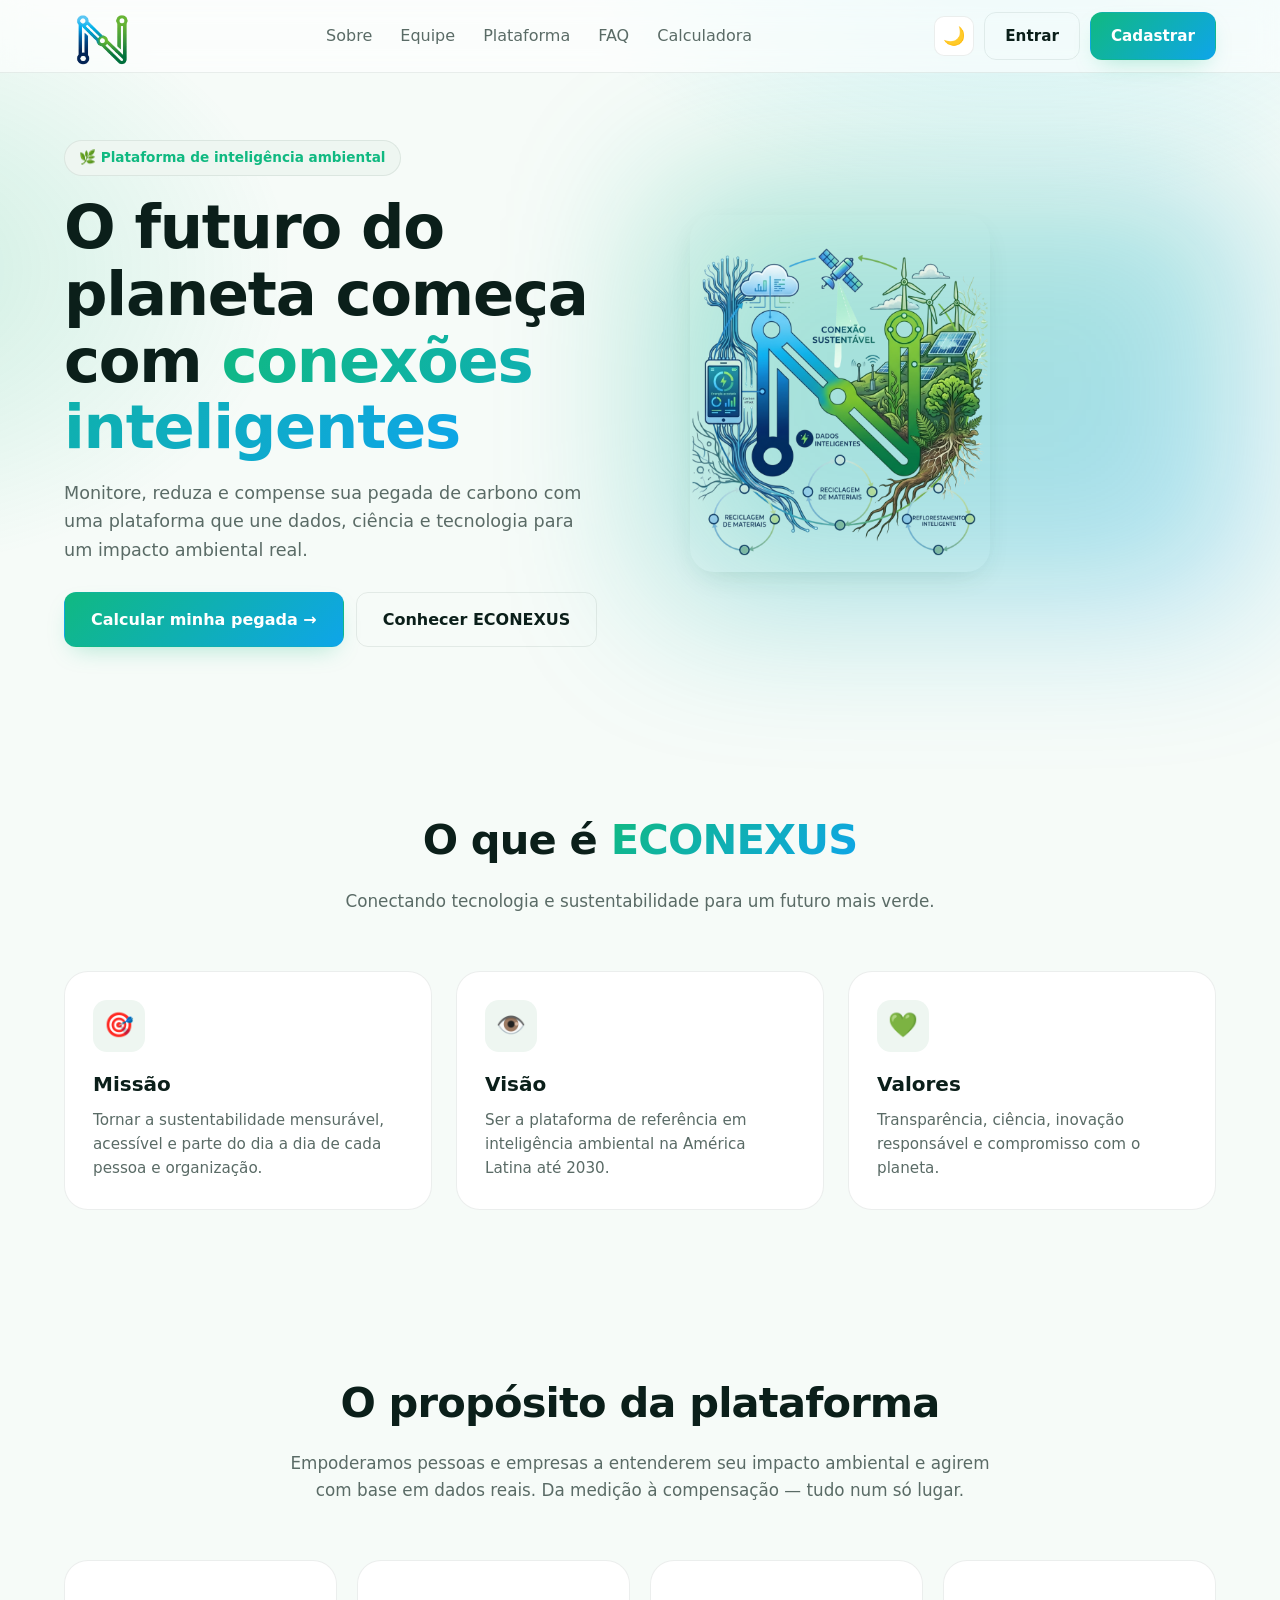
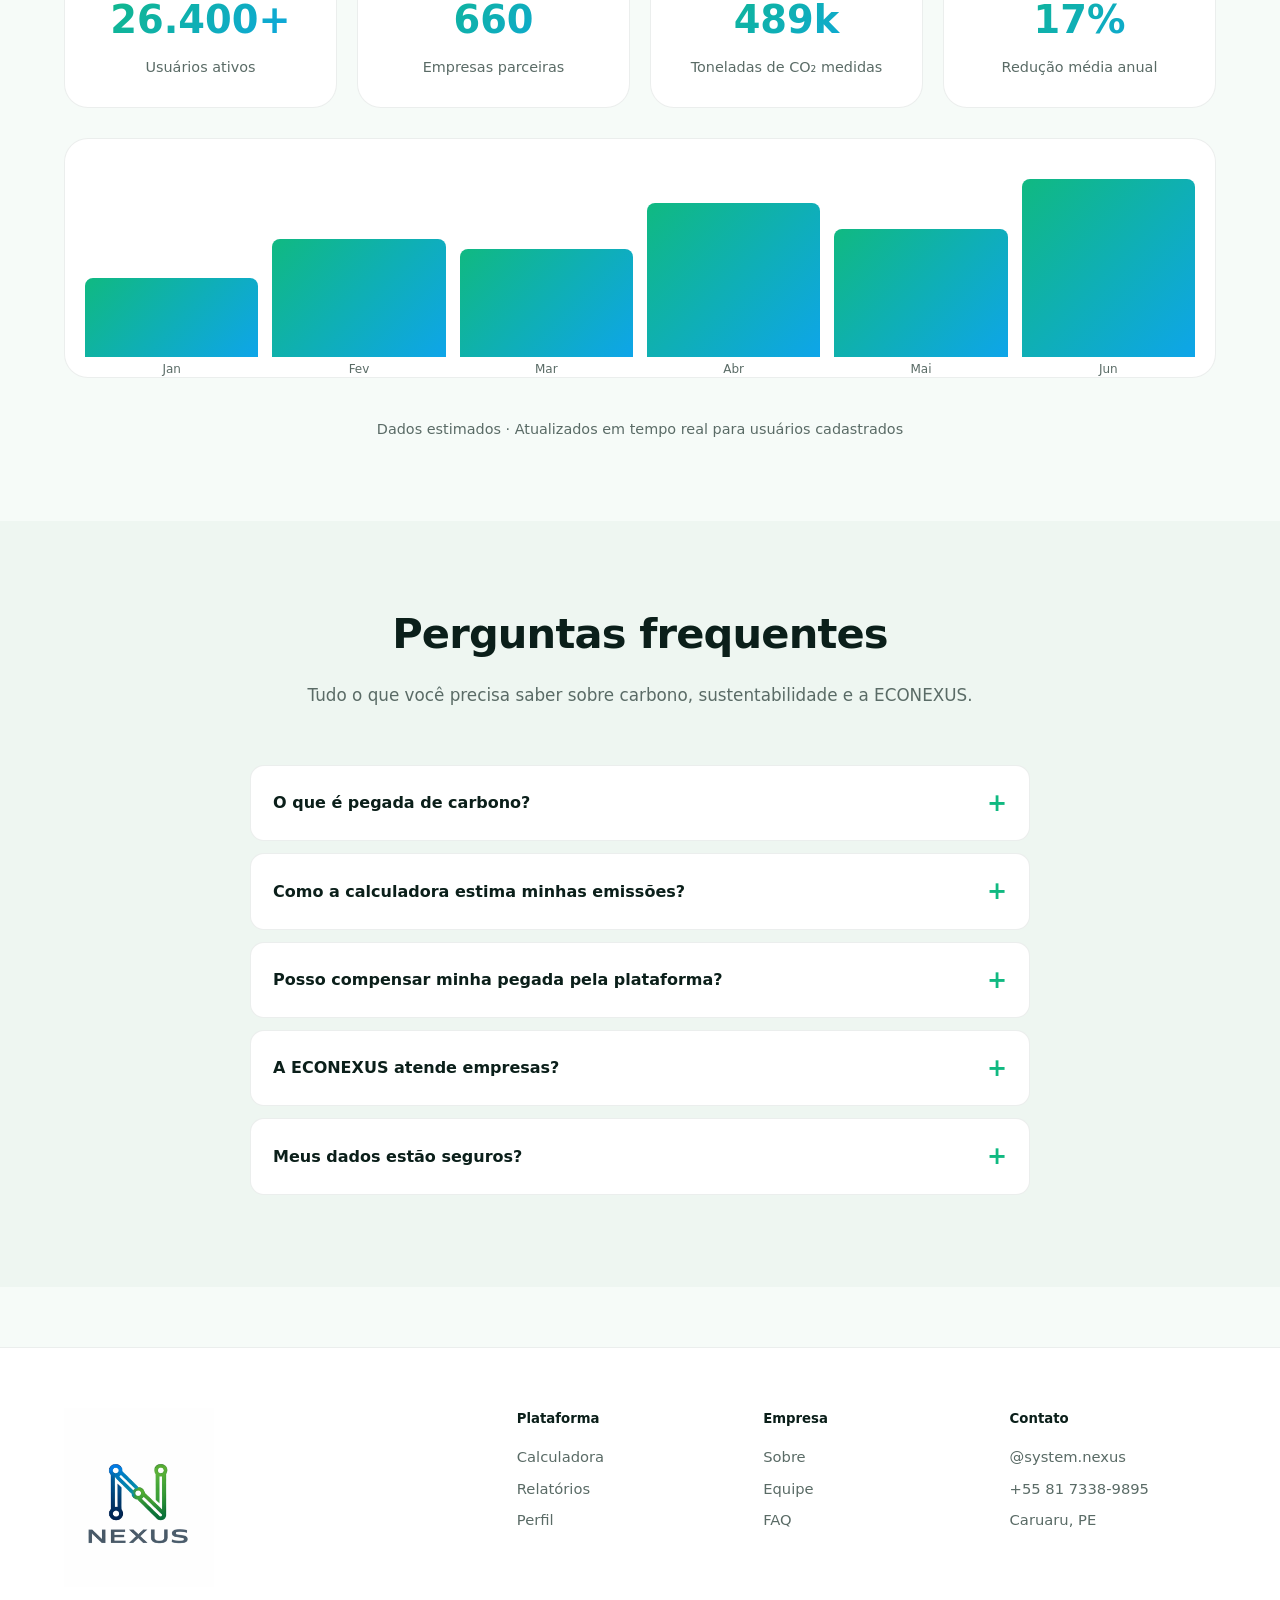
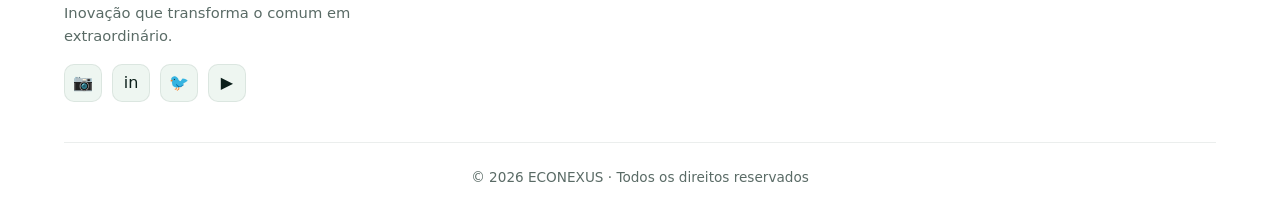
==== index.html @ de52ca1c "Update index.html" ====
<!DOCTYPE html>
<html lang="pt-BR">
<head>
<link rel="icon" type="image/x-icon" href="images/N - logo 1.png">
<meta charset="UTF-8" />
<meta name="viewport" content="width=device-width, initial-scale=1.0" />
<title>ECONEXUS — Tecnologia para um futuro sustentável</title>
<meta name="description" content="ECONEXOS conecta tecnologia e meio ambiente para reduzir sua pegada de carbono." />
<link rel="stylesheet" href="css/style.css" />
</head>
<body>
<header class="header">
  <div class="container nav">
    <img src="images/N - logo 1.png" width="80px" alt="ECONEXUS" />
    <nav class="nav-links">
      <a href="#sobre">Sobre</a>
      <a href="#equipe">Equipe</a>
      <a href="#intuito">Plataforma</a>
      <a href="#faq">FAQ</a>
      <a href="calculadora.html">Calculadora</a>
    </nav>
    <div class="nav-actions">
      <button class="icon-btn" onclick="toggleTheme()" aria-label="Tema"><span class="theme-icon">🌙</span></button>
      <a href="login.html" class="btn btn-ghost">Entrar</a>
      <a href="register.html" class="btn btn-primary">Cadastrar</a>
      <button class="icon-btn menu-toggle" onclick="toggleMenu()" aria-label="Menu">☰</button>
    </div>
  </div>
</header>

<main>
  <!-- HERO -->
  <section class="hero">
    <div class="container hero-grid">
      <div class="reveal">
        <span class="eyebrow">🌿 Plataforma de inteligência ambiental</span>
        <h1>O futuro do planeta começa com <span class="grad">conexões inteligentes</span></h1>
        <p class="lead">Monitore, reduza e compense sua pegada de carbono com uma plataforma que une dados, ciência e tecnologia para um impacto ambiental real.</p> 
        <div class="hero-cta">
          <a href="calculadora.html" class="btn btn-primary btn-lg">Calcular minha pegada →</a>
          <a href="#sobre" class="btn btn-ghost btn-lg">Conhecer ECONEXUS</a>
        </div>
      </div>
      <div class="hero-visual reveal">
        <img src="images/ilustração.png" width="300px" alt="Ilustração de tecnologia e sustentabilidade" class="hero-illustration" />
      </div>
    </div>
  </section>

  <!-- SOBRE / MVV -->
  <section id="sobre">
    <div class="container">
      <div class="section-head reveal">
        <h2>O que é <span style="background:var(--grad);-webkit-background-clip:text;color:transparent">ECONEXUS</span></h2>
        <p> Conectando tecnologia e sustentabilidade para um futuro mais verde. </p>
      </div>
      <div class="mvv">
        <div class="card reveal"><div class="card-icon">🎯</div><h3>Missão</h3><p>Tornar a sustentabilidade mensurável, acessível e parte do dia a dia de cada pessoa e organização.</p></div>
        <div class="card reveal"><div class="card-icon">👁️</div><h3>Visão</h3><p>Ser a plataforma de referência em inteligência ambiental na América Latina até 2030.</p></div>
        <div class="card reveal"><div class="card-icon">💚</div><h3>Valores</h3><p>Transparência, ciência, inovação responsável e compromisso com o planeta.</p></div>
      </div>
    </div>
  </section>

  <!-- INTUITO + STATS -->
  <section id="intuito">
    <div class="container">
      <div class="section-head reveal">
        <h2>O propósito da plataforma</h2>
        <p>Empoderamos pessoas e empresas a entenderem seu impacto ambiental e agirem com base em dados reais. Da medição à compensação — tudo num só lugar.</p>
      </div>
      <div class="stats">
        <div class="stat reveal"><div class="stat-num"><span data-count="48000">0</span>+</div><div class="stat-label">Usuários ativos</div></div>
        <div class="stat reveal"><div class="stat-num"><span data-count="1200">0</span></div><div class="stat-label">Empresas parceiras</div></div>
        <div class="stat reveal"><div class="stat-num"><span data-count="890">0</span>k</div><div class="stat-label">Toneladas de CO₂ medidas</div></div>
        <div class="stat reveal"><div class="stat-num"><span data-count="32">0</span>%</div><div class="stat-label">Redução média anual</div></div>
      </div>
      <div class="chart reveal" aria-label="Emissões mensais">
        <div class="bar" data-h="40" style="height:0"><span>Jan</span></div>
        <div class="bar" data-h="60" style="height:0"><span>Fev</span></div>
        <div class="bar" data-h="55" style="height:0"><span>Mar</span></div>
        <div class="bar" data-h="78" style="height:0"><span>Abr</span></div>
        <div class="bar" data-h="65" style="height:0"><span>Mai</span></div>
        <div class="bar" data-h="90" style="height:0"><span>Jun</span></div>
      </div>
      <p style="text-align:center;color:var(--muted);margin-top:40px;font-size:.9rem">Dados estimados · Atualizados em tempo real para usuários cadastrados</p>
    </div>
  </section>

  <!-- FAQ -->
  <section id="faq" style="background:var(--surface-2)">
    <div class="container">
      <div class="section-head reveal"><h2>Perguntas frequentes</h2><p>Tudo o que você precisa saber sobre carbono, sustentabilidade e a ECONEXUS.</p></div>
      <div class="faq">
        <div class="faq-item"><div class="faq-q">O que é pegada de carbono?</div><div class="faq-a">É a quantidade total de gases de efeito estufa emitidos direta ou indiretamente por uma pessoa, organização, evento ou produto, expressa em equivalente de CO₂.</div></div>
        <div class="faq-item"><div class="faq-q">Como a calculadora estima minhas emissões?</div><div class="faq-a">Usamos coeficientes oficiais (IPCC e MCTI) aplicados aos seus dados de consumo de energia, transporte, água e resíduos.</div></div>
        <div class="faq-item"><div class="faq-q">Posso compensar minha pegada pela plataforma?</div><div class="faq-a">Sim. Conectamos você a projetos verificados de reflorestamento e energia limpa para neutralizar suas emissões.</div></div>
        <div class="faq-item"><div class="faq-q">A ECONEXUS atende empresas?</div><div class="faq-a">Sim, oferecemos planos corporativos com inventários ESG, dashboards e relatórios prontos para auditoria.</div></div>
        <div class="faq-item"><div class="faq-q">Meus dados estão seguros?</div><div class="faq-a">Totalmente. Seguimos LGPD e criptografamos todas as informações pessoais e ambientais.</div></div>
      </div>
    </div>
  </section>
</main>

<footer class="footer">
  <div class="container">
    <div class="footer-grid">
      <div>
        <img src="images/Nexus.png" width="150px" alt="ECONEXUS" />
        <p style="color:var(--muted);margin-top:14px;max-width:320px;font-size:.92rem">Inovação que transforma o comum em extraordinário.</p>
        <div class="socials">
          <a href="#" aria-label="Instagram">📷</a><a href="#" aria-label="LinkedIn">in</a>
          <a href="#" aria-label="Twitter">🐦</a><a href="#" aria-label="YouTube">▶</a>
        </div>
      </div>
      <div><h5>Plataforma</h5><ul><li><a href="calculadora.html">Calculadora</a></li><li><a href="resultados.html">Relatórios</a></li><li><a href="profile.html">Perfil</a></li></ul></div>
      <div><h5>Empresa</h5><ul><li><a href="#sobre">Sobre</a></li><li><a href="#equipe">Equipe</a></li><li><a href="#faq">FAQ</a></li></ul></div>
      <div><h5>Contato</h5><ul><li>@system.nexus</li><li>+55 81 7338-9895</li><li>Caruaru, PE</li></ul></div>
    </div>
    <div class="copy">© 2026 ECONEXUS · Todos os direitos reservados</div>
  </div>
</footer>

<script src="js/script.js"></script>
</body>
</html>
---- css/style.css ----
/* ECONEXOS — Design System */
:root{
  --bg:#f6fbf8;--surface:#ffffff;--surface-2:#eef6f1;--text:#0b1f1a;--muted:#5a6b66;
  --primary:#10b981;--primary-2:#059669;--accent:#0ea5e9;--accent-2:#2563eb;
  --border:rgba(10,40,30,.08);--shadow:0 10px 30px -12px rgba(6,80,50,.18);
  --glass:rgba(255,255,255,.6);--ring:rgba(16,185,129,.35);
  --grad:linear-gradient(135deg,#10b981 0%,#0ea5e9 100%);
  --radius:16px;--radius-lg:24px;
}
[data-theme="dark"]{
  --bg:#05080a;--surface:#0b1418;--surface-2:#0f1c22;--text:#e6fff7;--muted:#8aa39c;
  --primary:#22e39a;--primary-2:#10b981;--accent:#22d3ee;--accent-2:#3b82f6;
  --border:rgba(120,255,200,.12);--shadow:0 0 40px rgba(34,227,154,.15);
  --glass:rgba(15,28,34,.55);--ring:rgba(34,227,154,.4);
  --grad:linear-gradient(135deg,#22e39a 0%,#22d3ee 100%);
}
*{box-sizing:border-box;margin:0;padding:0}
html{scroll-behavior:smooth}
body{
  font-family:'Inter','Segoe UI',system-ui,sans-serif;background:var(--bg);color:var(--text);
  line-height:1.6;overflow-x:hidden;transition:background .4s,color .4s;
}
body::before{
  content:"";position:fixed;inset:0;z-index:-1;pointer-events:none;
  background:
    radial-gradient(800px 500px at 80% -10%,rgba(34,211,238,.18),transparent 60%),
    radial-gradient(700px 500px at -10% 30%,rgba(16,185,129,.18),transparent 60%);
}
a{color:inherit;text-decoration:none}
img{max-width:100%;display:block}
.container{max-width:1200px;margin:0 auto;padding:0 24px}

/* Header */
.header{
  position:fixed;top:0;left:0;right:0;z-index:50;backdrop-filter:blur(14px);
  background:var(--glass);border-bottom:1px solid var(--border);transition:.3s;
}
.header.scrolled{box-shadow:var(--shadow)}
.nav{display:flex;align-items:center;justify-content:space-between;height:72px}
.logo{display:flex;align-items:center;gap:10px;font-weight:800;font-size:1.25rem;letter-spacing:.5px}
.logo-mark{
  width:36px;height:36px;border-radius:10px;background:var(--grad);
  display:grid;place-items:center;color:#fff;font-weight:900;box-shadow:0 6px 20px var(--ring);
}
.nav-links{display:flex;gap:28px;align-items:center}
.nav-links a{position:relative;font-weight:500;color:var(--muted);transition:.25s}
.nav-links a::after{content:"";position:absolute;left:0;bottom:-6px;height:2px;width:0;background:var(--grad);transition:width .3s}
.nav-links a:hover{color:var(--text)}
.nav-links a:hover::after{width:100%}
.nav-actions{display:flex;gap:10px;align-items:center}
.icon-btn{
  width:40px;height:40px;border-radius:10px;border:1px solid var(--border);background:var(--surface);
  cursor:pointer;display:grid;place-items:center;color:var(--text);transition:.25s;font-size:18px;
}
.icon-btn:hover{transform:translateY(-2px);box-shadow:var(--shadow);border-color:var(--primary)}
.btn{
  display:inline-flex;align-items:center;gap:8px;padding:11px 20px;border-radius:12px;
  font-weight:600;cursor:pointer;border:1px solid transparent;transition:.25s;font-size:.95rem;
}
.btn-ghost{background:transparent;color:var(--text);border-color:var(--border)}
.btn-ghost:hover{border-color:var(--primary);color:var(--primary)}
.btn-primary{background:var(--grad);color:#fff;box-shadow:0 10px 25px -10px var(--ring)}
.btn-primary:hover{transform:translateY(-2px);box-shadow:0 14px 30px -8px var(--ring)}
.btn-lg{padding:14px 26px;font-size:1rem}
.menu-toggle{display:none}

/* Hero */
.hero{padding:140px 0 80px;position:relative}
.hero-grid{display:grid;grid-template-columns:1.1fr 1fr;gap:48px;align-items:center}
.eyebrow{
  display:inline-flex;align-items:center;gap:8px;padding:6px 14px;border-radius:999px;
  background:var(--surface-2);color:var(--primary);font-weight:600;font-size:.85rem;
  border:1px solid var(--border);
}
.hero h1{
  font-size:clamp(2.2rem,5vw,3.8rem);line-height:1.1;font-weight:800;margin:18px 0 18px;
  letter-spacing:-.02em;
}
.hero h1 .grad{background:var(--grad);-webkit-background-clip:text;background-clip:text;color:transparent}
.hero p.lead{color:var(--muted);font-size:1.1rem;max-width:540px;margin-bottom:28px}
.hero-cta{display:flex;gap:12px;flex-wrap:wrap}
.hero-visual{position:relative}
.hero-visual img{border-radius:var(--radius-lg);box-shadow:var(--shadow)}
.hero-visual::before{
  content:"";position:absolute;inset:-30px;border-radius:32px;background:var(--grad);
  filter:blur(80px);opacity:.35;z-index:-1;
}

/* Sections */
section{padding:80px 0}
.section-head{text-align:center;max-width:720px;margin:0 auto 56px}
.section-head h2{font-size:clamp(1.8rem,3.5vw,2.6rem);font-weight:800;letter-spacing:-.02em;margin-bottom:14px}
.section-head p{color:var(--muted);font-size:1.05rem}

/* About / MVV */
.mvv{display:grid;grid-template-columns:repeat(3,1fr);gap:24px}
.card{
  background:var(--surface);border:1px solid var(--border);border-radius:var(--radius-lg);
  padding:28px;transition:.35s;position:relative;overflow:hidden;
}
.card::before{
  content:"";position:absolute;inset:0;background:var(--grad);opacity:0;transition:.3s;z-index:0;
}
.card:hover{transform:translateY(-6px);box-shadow:var(--shadow);border-color:var(--primary)}
.card>*{position:relative;z-index:1}
.card-icon{
  width:52px;height:52px;border-radius:14px;background:var(--surface-2);color:var(--primary);
  display:grid;place-items:center;font-size:24px;margin-bottom:16px;
}
.card h3{font-size:1.25rem;margin-bottom:8px;font-weight:700}
.card p{color:var(--muted);font-size:.95rem}

/* Team */
.team-grid{display:flex;gap:24px;overflow:hidden;padding-bottom:10px;position:relative;width:100%;}
.team-track{display:flex;gap:24px;width:max-content;animation:carouselMove 30s linear infinite;}
.team-track:hover{animation-play-state:paused;}
@keyframes carouselMove{from{transform:translateX(0);}to{transform:translateX(-50%);}}
.member{flex:0 0 280px;max-width:280px;background:var(--surface);border:1px solid var(--border);border-radius:var(--radius-lg);overflow:hidden;text-align:center;transition:.35s;}
.member:hover{transform:translateY(-8px) scale(1.02);box-shadow:var(--shadow);border-color:var(--primary);}
.member-photo{width:100%;height:280px;overflow:hidden;position:relative;}
.member-photo img{width:100%;height:100%;object-fit:cover;transition:.5s;}
.member:hover .member-photo img{transform:scale(1.08);}
.member-info{padding:18px;}
.member-info h4{font-weight:700;margin-bottom:4px;}
.member-info span{color:var(--primary);font-size:.9rem;font-weight:50}

/* Partners marquee */
.partners{background:var(--surface);border-top:1px solid var(--border);border-bottom:1px solid var(--border);padding:40px 0;overflow:hidden}
.marquee{display:flex;gap:40px;animation:scroll 30s linear infinite;width:max-content}
.partner{
  display:flex;align-items:center;gap:12px;padding:18px 28px;background:var(--surface-2);
  border-radius:14px;border:1px solid var(--border);min-width:220px;font-weight:600;
  transition:.3s;
}
.partner:hover{color:var(--primary);transform:translateY(-3px)}
.partner-icon{font-size:1.6rem}
@keyframes scroll{from{transform:translateX(0)}to{transform:translateX(-50%)}}

/* Stats */
.stats{display:grid;grid-template-columns:repeat(4,1fr);gap:20px;margin-top:40px}
.stat{
  background:var(--surface);border:1px solid var(--border);border-radius:var(--radius-lg);
  padding:28px;text-align:center;transition:.3s;
}
.stat:hover{border-color:var(--primary);transform:translateY(-4px)}
.stat-num{font-size:2.4rem;font-weight:800;background:var(--grad);-webkit-background-clip:text;background-clip:text;color:transparent}
.stat-label{color:var(--muted);font-size:.9rem;margin-top:6px}

/* Bars chart */
.chart{display:grid;grid-template-columns:repeat(6,1fr);gap:14px;align-items:end;height:240px;margin-top:30px;padding:20px;background:var(--surface);border-radius:var(--radius-lg);border:1px solid var(--border)}
.bar{background:var(--grad);border-radius:8px 8px 0 0;position:relative;transition:height 1s cubic-bezier(.4,0,.2,1);min-height:8px}
.bar span{position:absolute;bottom:-22px;left:0;right:0;text-align:center;font-size:.75rem;color:var(--muted)}

/* FAQ */
.faq{max-width:780px;margin:0 auto}
.faq-item{
  background:var(--surface);border:1px solid var(--border);border-radius:14px;margin-bottom:12px;overflow:hidden;
}
.faq-q{
  padding:18px 22px;display:flex;justify-content:space-between;align-items:center;cursor:pointer;
  font-weight:600;
}
.faq-q::after{content:"+";font-size:1.5rem;color:var(--primary);transition:.3s}
.faq-item.open .faq-q::after{transform:rotate(45deg)}
.faq-a{max-height:0;overflow:hidden;transition:max-height .4s ease,padding .3s;color:var(--muted);padding:0 22px}
.faq-item.open .faq-a{max-height:300px;padding:0 22px 18px}

/* Footer */
.footer{background:var(--surface);border-top:1px solid var(--border);padding:60px 0 24px;margin-top:60px}
.footer-grid{display:grid;grid-template-columns:2fr 1fr 1fr 1fr;gap:40px;margin-bottom:40px}
.footer h5{font-weight:700;margin-bottom:16px}
.footer ul{list-style:none}
.footer li{margin-bottom:8px;color:var(--muted);font-size:.92rem}
.footer li a:hover{color:var(--primary)}
.socials{display:flex;gap:10px;margin-top:16px}
.socials a{width:38px;height:38px;border-radius:10px;background:var(--surface-2);display:grid;place-items:center;transition:.3s;border:1px solid var(--border)}
.socials a:hover{background:var(--grad);color:#fff;transform:translateY(-3px)}
.copy{text-align:center;color:var(--muted);font-size:.85rem;padding-top:24px;border-top:1px solid var(--border)}

/* Auth pages */
.auth-wrap{min-height:100vh;display:grid;place-items:center;padding:100px 20px 40px}
.auth-card{
  width:100%;max-width:460px;background:var(--glass);backdrop-filter:blur(20px);
  border:1px solid var(--border);border-radius:24px;padding:40px;
  box-shadow:0 20px 60px -20px var(--ring);position:relative;overflow:hidden;
}
.auth-card::before{
  content:"";position:absolute;inset:-2px;background:var(--grad);border-radius:26px;
  z-index:-1;opacity:.4;filter:blur(12px);
}
.auth-card h2{font-size:1.8rem;margin-bottom:8px;text-align:center}
.auth-card .sub{color:var(--muted);text-align:center;margin-bottom:28px;font-size:.95rem}
.field{margin-bottom:16px}
.field label{display:block;font-size:.85rem;font-weight:600;margin-bottom:6px;color:var(--muted)}
.field input{
  width:100%;padding:13px 16px;border-radius:12px;border:1px solid var(--border);
  background:var(--surface);color:var(--text);font-size:.95rem;transition:.25s;font-family:inherit;
}
.field input:focus{outline:none;border-color:var(--primary);box-shadow:0 0 0 4px var(--ring)}
.field-row{display:flex;justify-content:space-between;align-items:center;font-size:.85rem;margin:8px 0 16px;color:var(--muted)}
.field-row a{color:var(--primary);font-weight:600}
.btn-block{width:100%;justify-content:center}
.alt{text-align:center;margin-top:18px;font-size:.9rem;color:var(--muted)}
.alt a{color:var(--primary);font-weight:600}
.msg{padding:12px 14px;border-radius:10px;font-size:.88rem;margin-bottom:14px;display:none;animation:fade .4s}
.msg.error{background:rgba(239,68,68,.12);color:#dc2626;border:1px solid rgba(239,68,68,.3);display:block}
.msg.ok{background:rgba(16,185,129,.12);color:var(--primary-2);border:1px solid var(--ring);display:block}
@keyframes fade{from{opacity:0;transform:translateY(-6px)}to{opacity:1;transform:none}}

/* Profile */
.page{padding:120px 0 60px}
.profile-grid{display:grid;grid-template-columns:320px 1fr;gap:28px}
@media(max-width:880px){.profile-grid{grid-template-columns:1fr}}
.profile-card{background:var(--surface);border:1px solid var(--border);border-radius:var(--radius-lg);padding:28px;text-align:center}
.avatar{width:120px;height:120px;border-radius:50%;background:var(--grad);margin:0 auto 16px;display:grid;place-items:center;color:#fff;font-size:2.5rem;font-weight:800;box-shadow:0 10px 30px var(--ring)}
.profile-card h3{margin-bottom:4px}
.profile-card .email{color:var(--muted);font-size:.9rem;margin-bottom:18px}
.progress-wrap{margin:24px 0}
.progress-bar{height:10px;background:var(--surface-2);border-radius:999px;overflow:hidden;margin-top:8px}
.progress-fill{height:100%;background:var(--grad);border-radius:999px;transition:width 1.2s}
.history{display:grid;gap:12px}
.history-item{background:var(--surface);border:1px solid var(--border);border-radius:14px;padding:18px;display:flex;justify-content:space-between;align-items:center;transition:.3s}
.history-item:hover{border-color:var(--primary);transform:translateX(4px)}
.history-item .level{padding:6px 12px;border-radius:999px;font-size:.8rem;font-weight:600}
.lvl-low{background:rgba(16,185,129,.15);color:var(--primary-2)}
.lvl-med{background:rgba(245,158,11,.15);color:#d97706}
.lvl-high{background:rgba(239,68,68,.15);color:#dc2626}

/* Calculator */
.calc-grid{display:grid;grid-template-columns:repeat(2,1fr);gap:20px}
@media(max-width:780px){.calc-grid{grid-template-columns:1fr}}
.calc-field{background:var(--surface);border:1px solid var(--border);border-radius:14px;padding:20px;transition:.3s}
.calc-field:hover{border-color:var(--primary)}
.calc-field label{display:flex;align-items:center;gap:10px;font-weight:600;margin-bottom:10px}
.calc-field .ico{width:36px;height:36px;border-radius:10px;background:var(--surface-2);display:grid;place-items:center;color:var(--primary);font-size:18px}
.calc-field input{width:100%;padding:12px 14px;border-radius:10px;border:1px solid var(--border);background:var(--bg);color:var(--text);font-size:.95rem;font-family:inherit}
.calc-field input:focus{outline:none;border-color:var(--primary);box-shadow:0 0 0 3px var(--ring)}
.calc-field small{color:var(--muted);font-size:.8rem;display:block;margin-top:6px}

/* Result */
.result-hero{background:var(--surface);border:1px solid var(--border);border-radius:var(--radius-lg);padding:40px;text-align:center;position:relative;overflow:hidden}
.result-hero::before{content:"";position:absolute;inset:0;background:var(--grad);opacity:.06}
.result-num{font-size:clamp(3rem,8vw,5rem);font-weight:800;background:var(--grad);-webkit-background-clip:text;background-clip:text;color:transparent;line-height:1}
.result-unit{color:var(--muted);font-size:1rem}
.indicator{display:inline-block;padding:8px 20px;border-radius:999px;font-weight:700;margin-top:14px}
.donut{position:relative;width:220px;height:220px;margin:30px auto}
.tips{display:grid;grid-template-columns:repeat(3,1fr);gap:16px;margin-top:24px}
@media(max-width:780px){.tips{grid-template-columns:1fr}}
.tip{background:var(--surface);border:1px solid var(--border);border-radius:14px;padding:20px;transition:.3s}
.tip:hover{border-color:var(--primary);transform:translateY(-3px)}
.tip .ico{font-size:1.6rem;margin-bottom:8px}

/* Reveal animation */
.reveal{opacity:0;transform:translateY(24px);transition:opacity .8s,transform .8s}
.reveal.in{opacity:1;transform:none}

/* Mobile */
@media(max-width:880px){
  .nav-links{
    position:fixed;top:72px;right:0;left:0;background:var(--surface);
    flex-direction:column;padding:24px;gap:18px;border-bottom:1px solid var(--border);
    transform:translateY(-120%);transition:.35s;
  }
  .nav-links.open{transform:translateY(0)}
  .menu-toggle{display:grid}
  .nav-actions .btn-ghost{display:none}
  .hero-grid{grid-template-columns:1fr}
  .mvv,.team-grid,.stats{grid-template-columns:1fr 1fr}
  .footer-grid{grid-template-columns:1fr 1fr}
}
@media(max-width:520px){
  .mvv,.team-grid,.stats,.footer-grid{grid-template-columns:1fr}
}
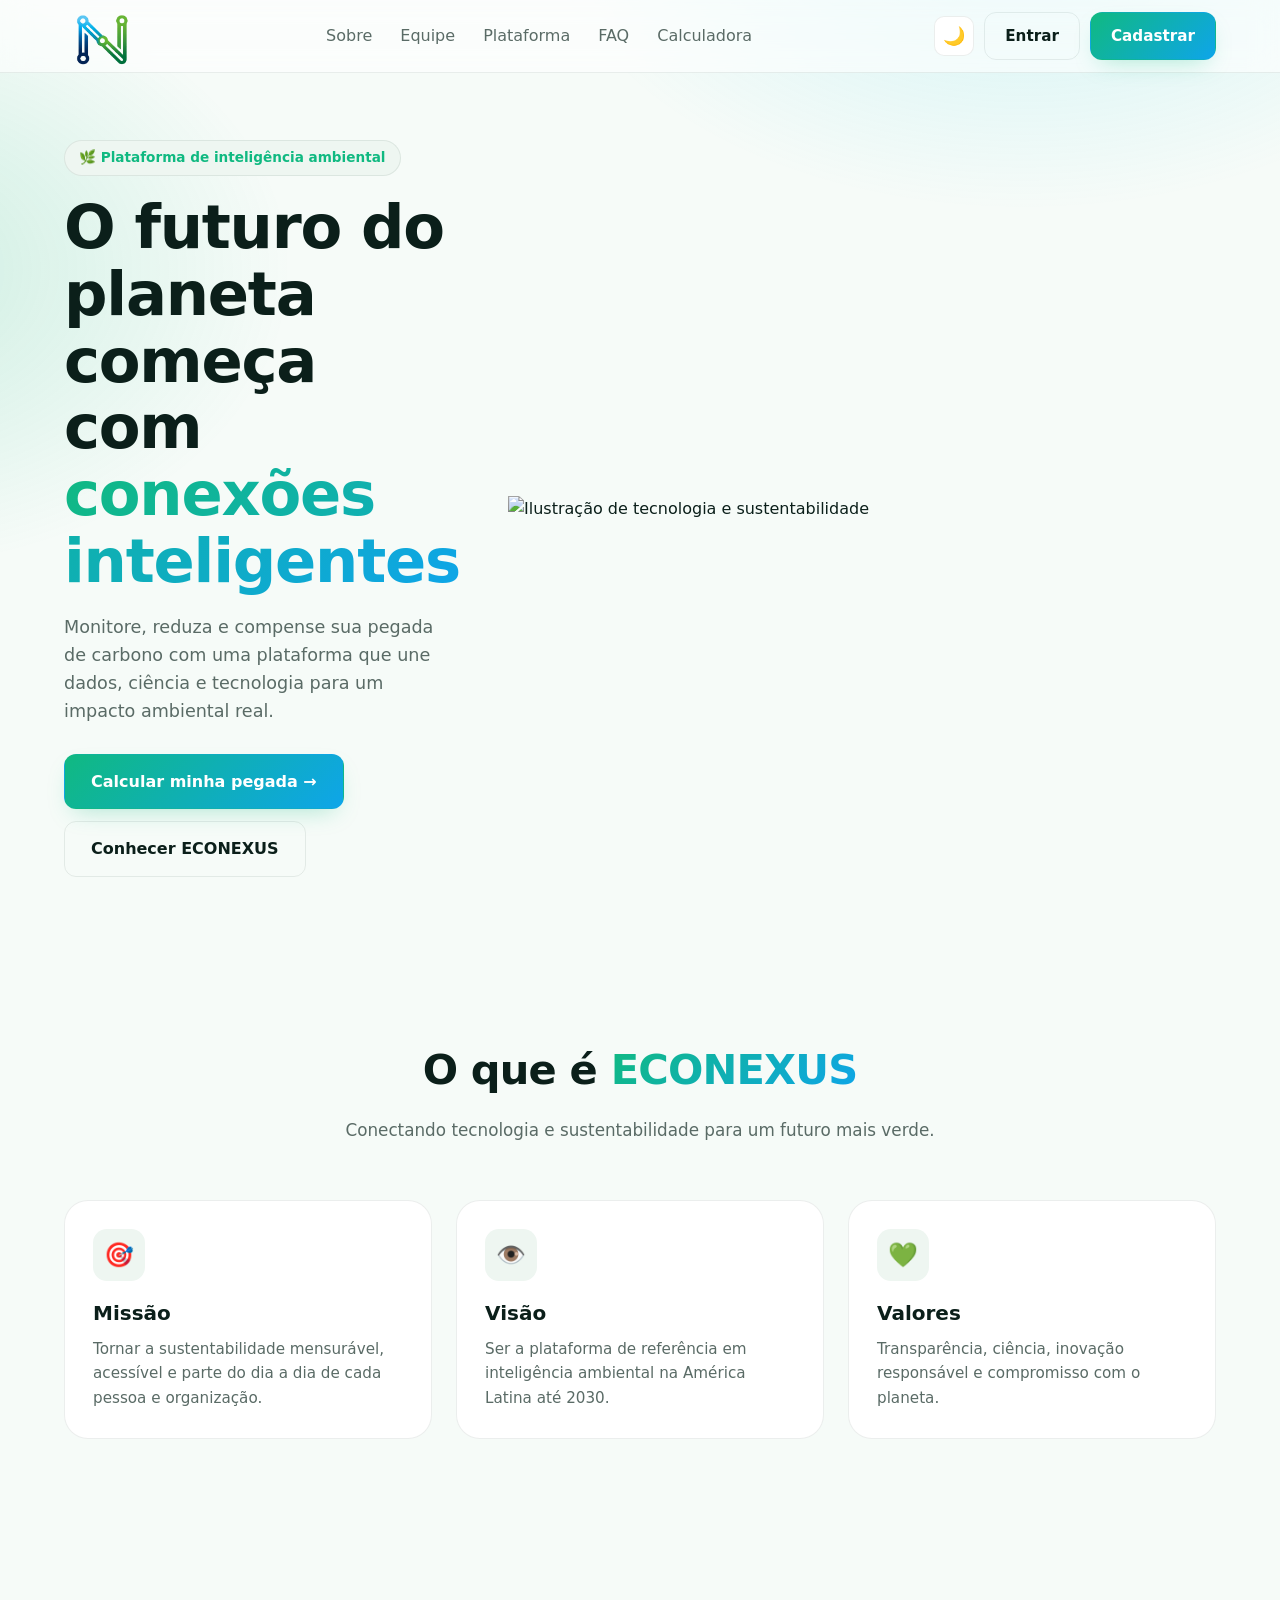
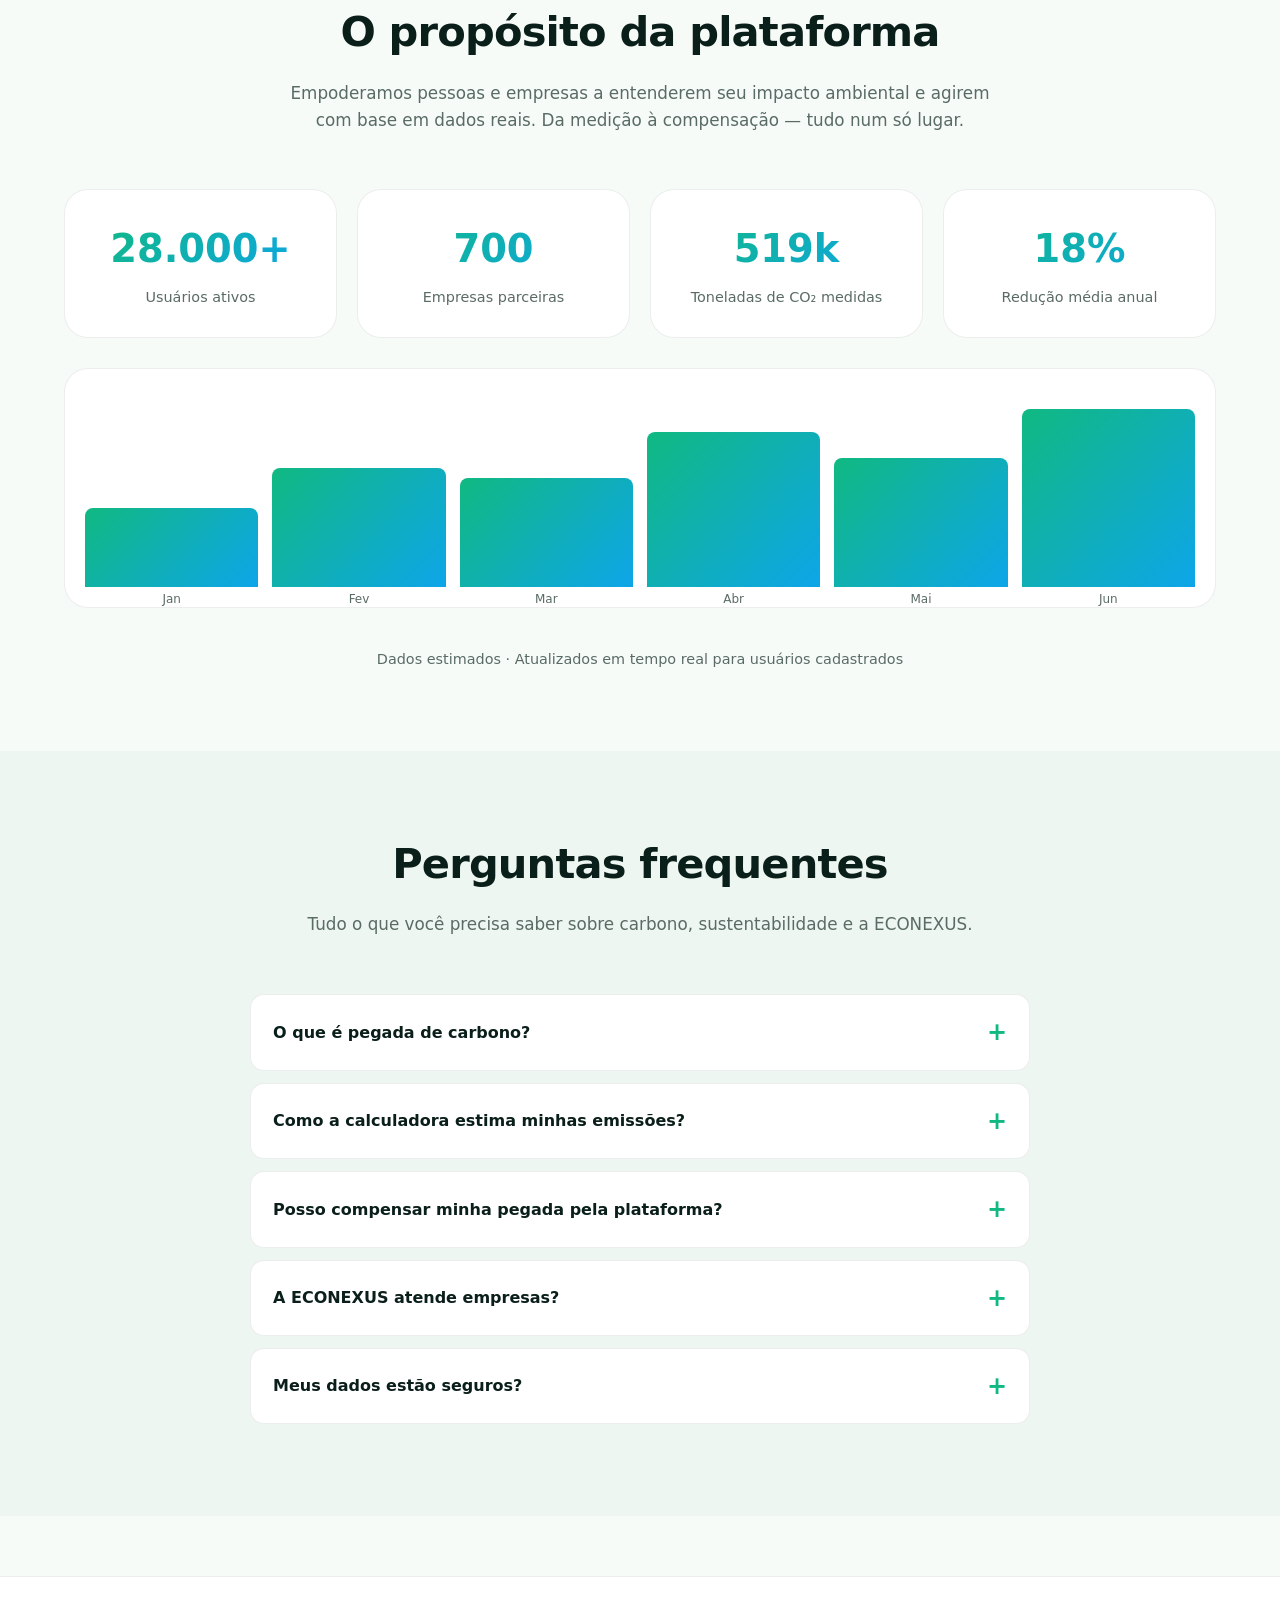
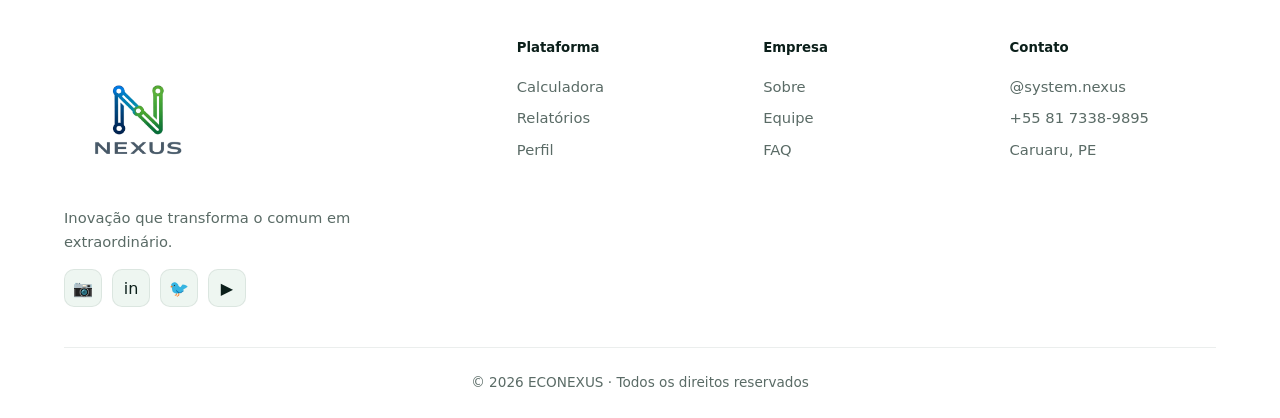
==== commit 68fcc281: "Fix HTML encoding issues in index.html" ====
--- a/index.html
+++ b/index.html
@@ -1,7 +1,7 @@
 <!DOCTYPE html>
 <html lang="pt-BR">
 <head>
-<link rel="icon" type="image/x-icon" href="images/N - logo 1.png">
+<link rel="icon" type="image/x-icon" href="images/N - logo 1.png" />
 <meta charset="UTF-8" />
 <meta name="viewport" content="width=device-width, initial-scale=1.0" />
 <title>ECONEXUS — Tecnologia para um futuro sustentável</title>
@@ -41,8 +41,8 @@
           <a href="#sobre" class="btn btn-ghost btn-lg">Conhecer ECONEXUS</a>
         </div>
       </div>
-      <div class="hero-visual reveal">
-        <img src="images/ilustração.png" width="300px" alt="Ilustração de tecnologia e sustentabilidade" class="hero-illustration" />
+        <div class="reveal">
+        <img src="images/ilustracao.png" width="1900px" alt="Ilustração de tecnologia e sustentabilidade"/>
       </div>
     </div>
   </section>
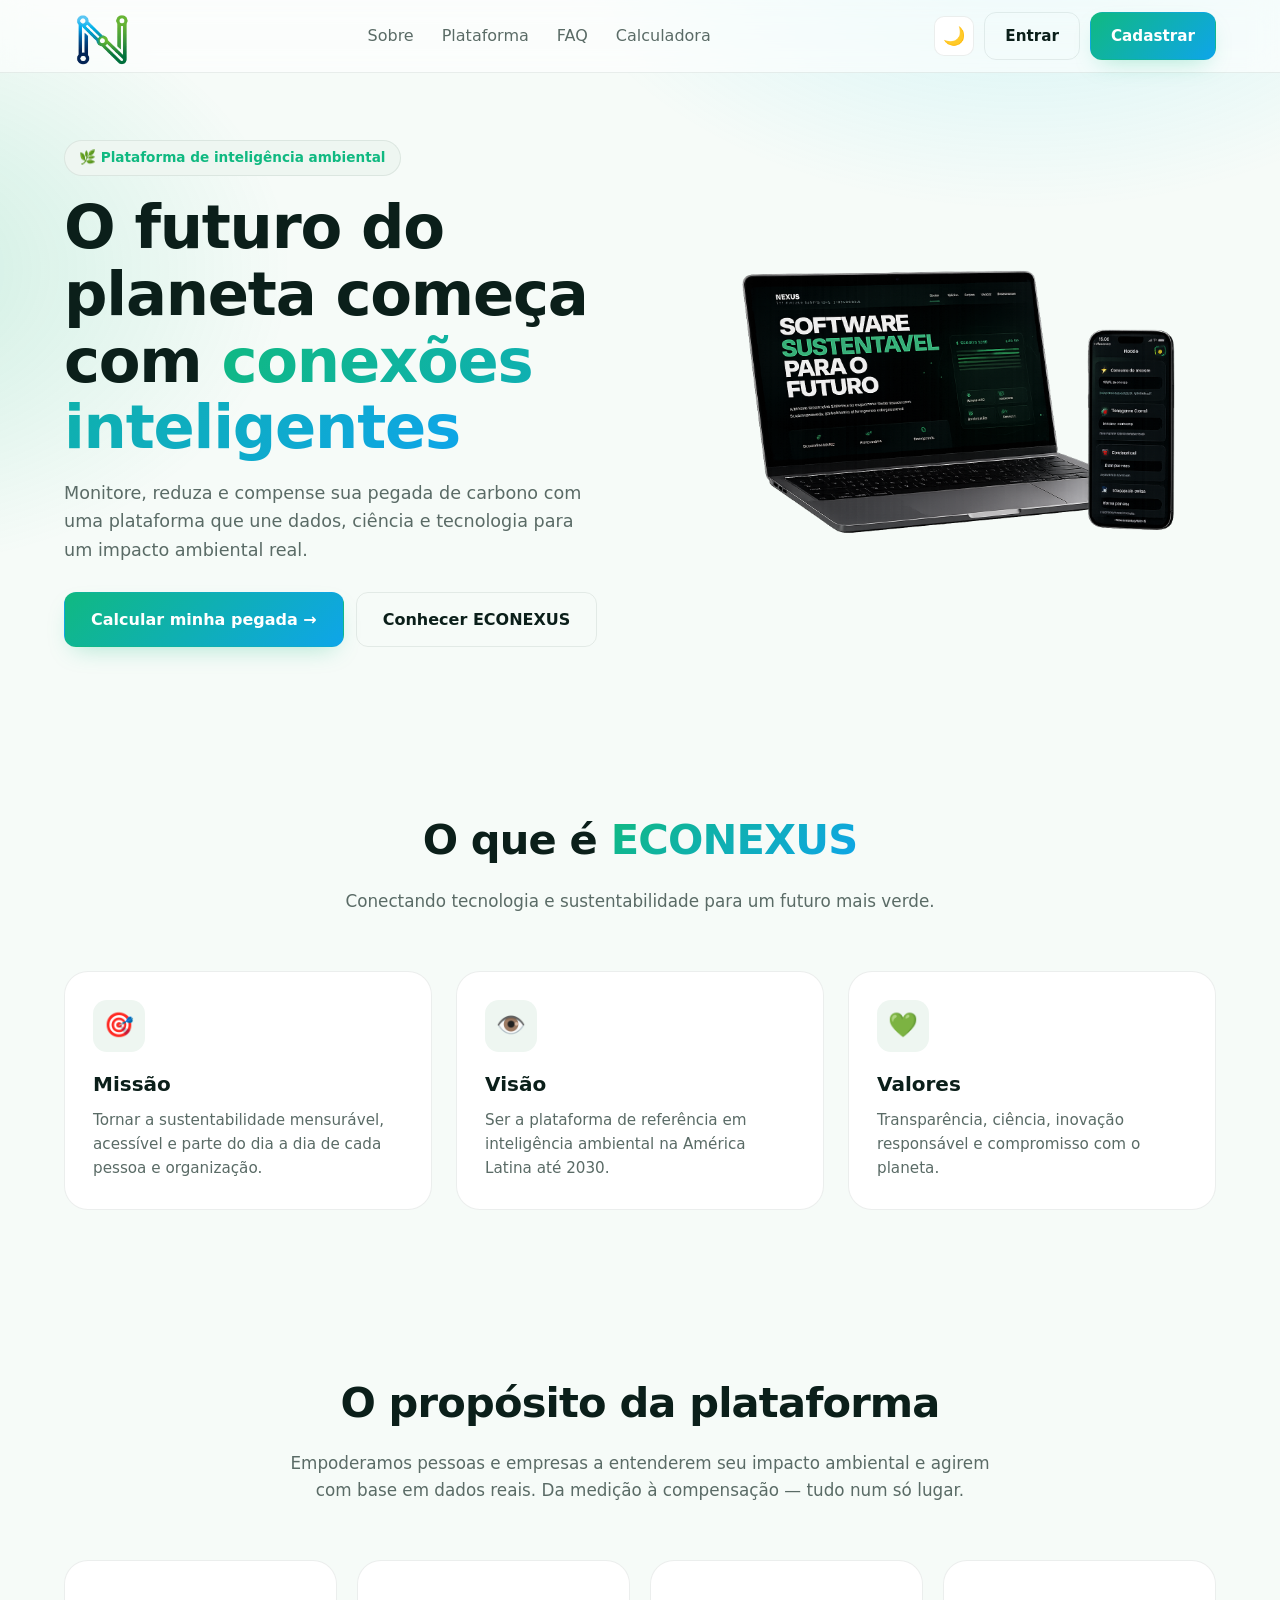
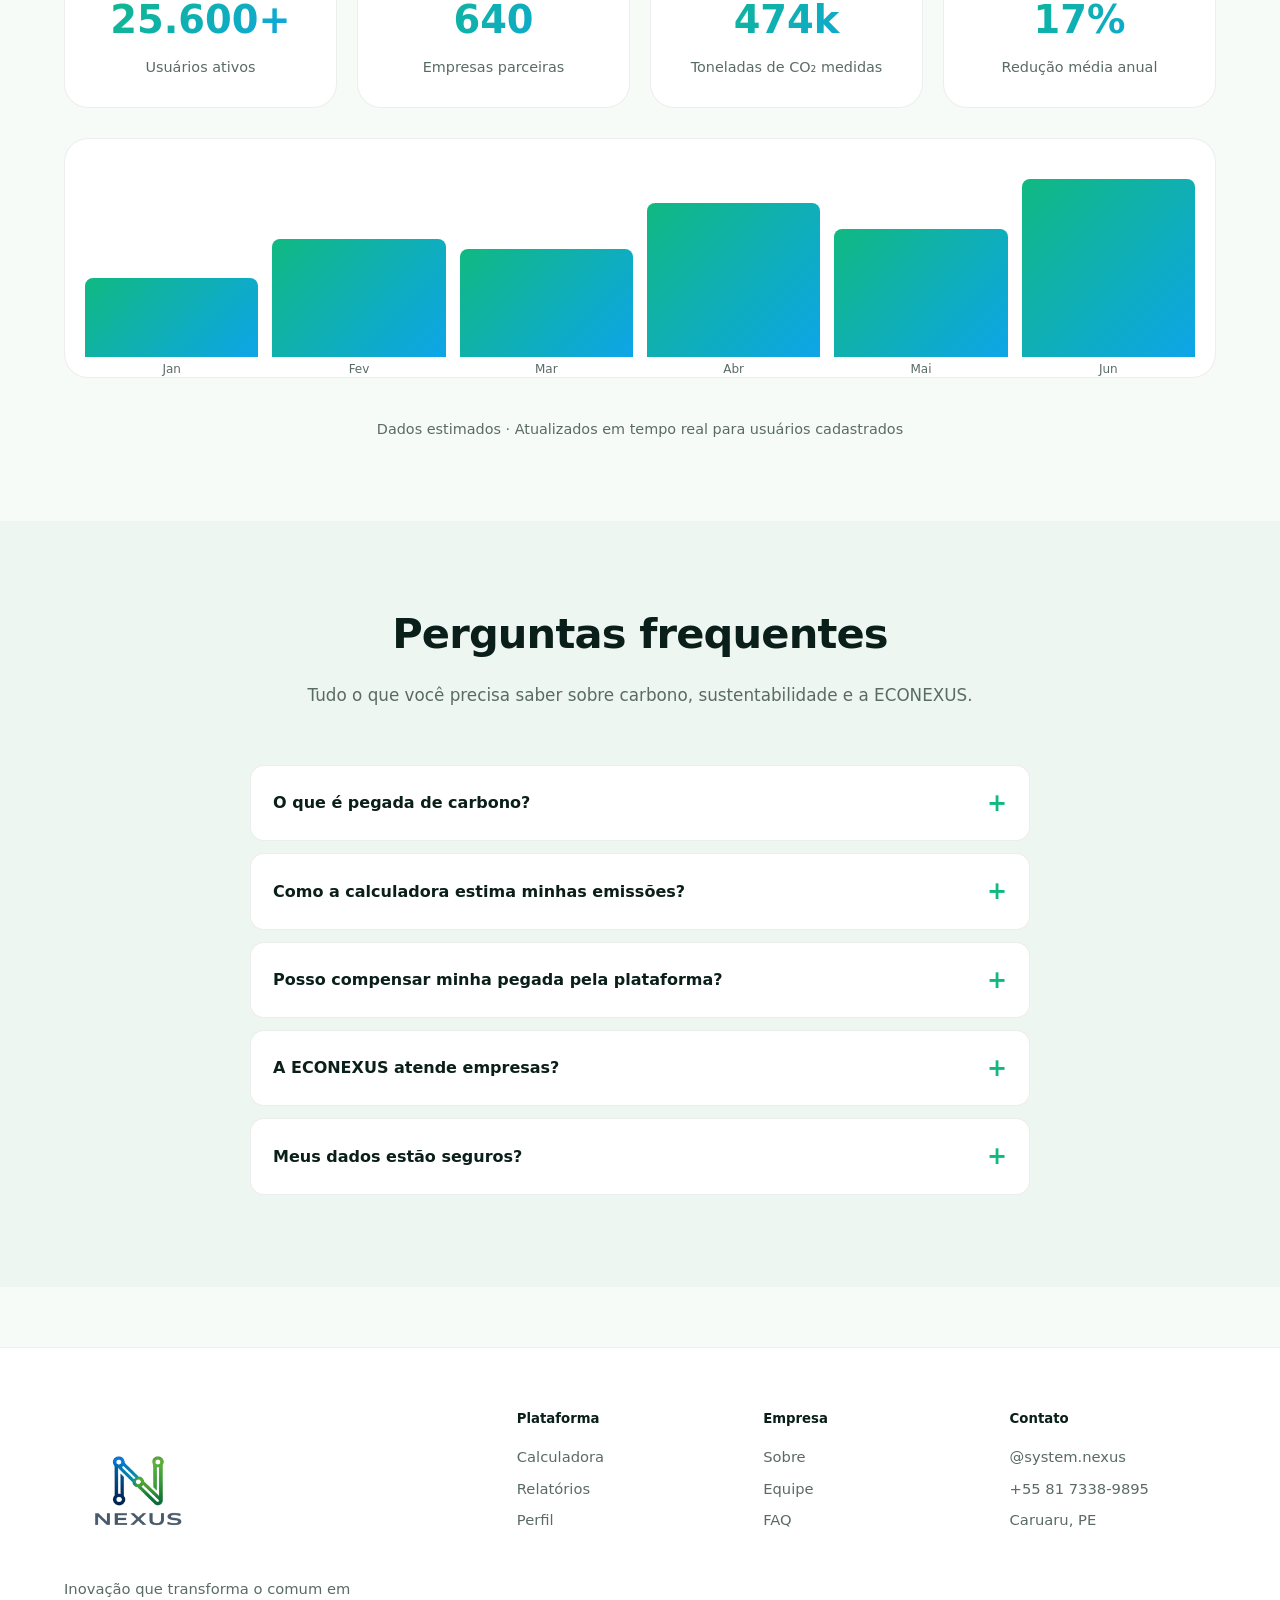
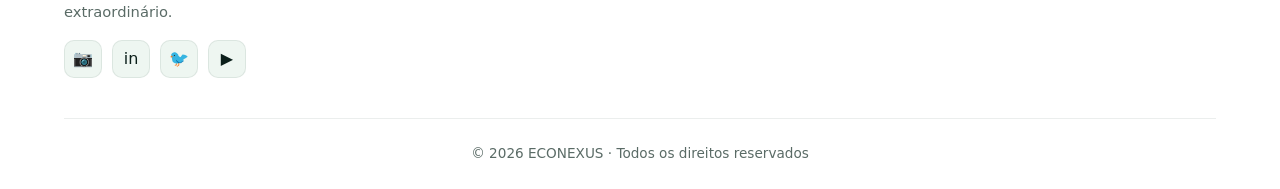
==== commit 72d60647: "Fix HTML formatting and structure" ====
--- a/index.html
+++ b/index.html
@@ -14,7 +14,6 @@
     <img src="images/N - logo 1.png" width="80px" alt="ECONEXUS" />
     <nav class="nav-links">
       <a href="#sobre">Sobre</a>
-      <a href="#equipe">Equipe</a>
       <a href="#intuito">Plataforma</a>
       <a href="#faq">FAQ</a>
       <a href="calculadora.html">Calculadora</a>
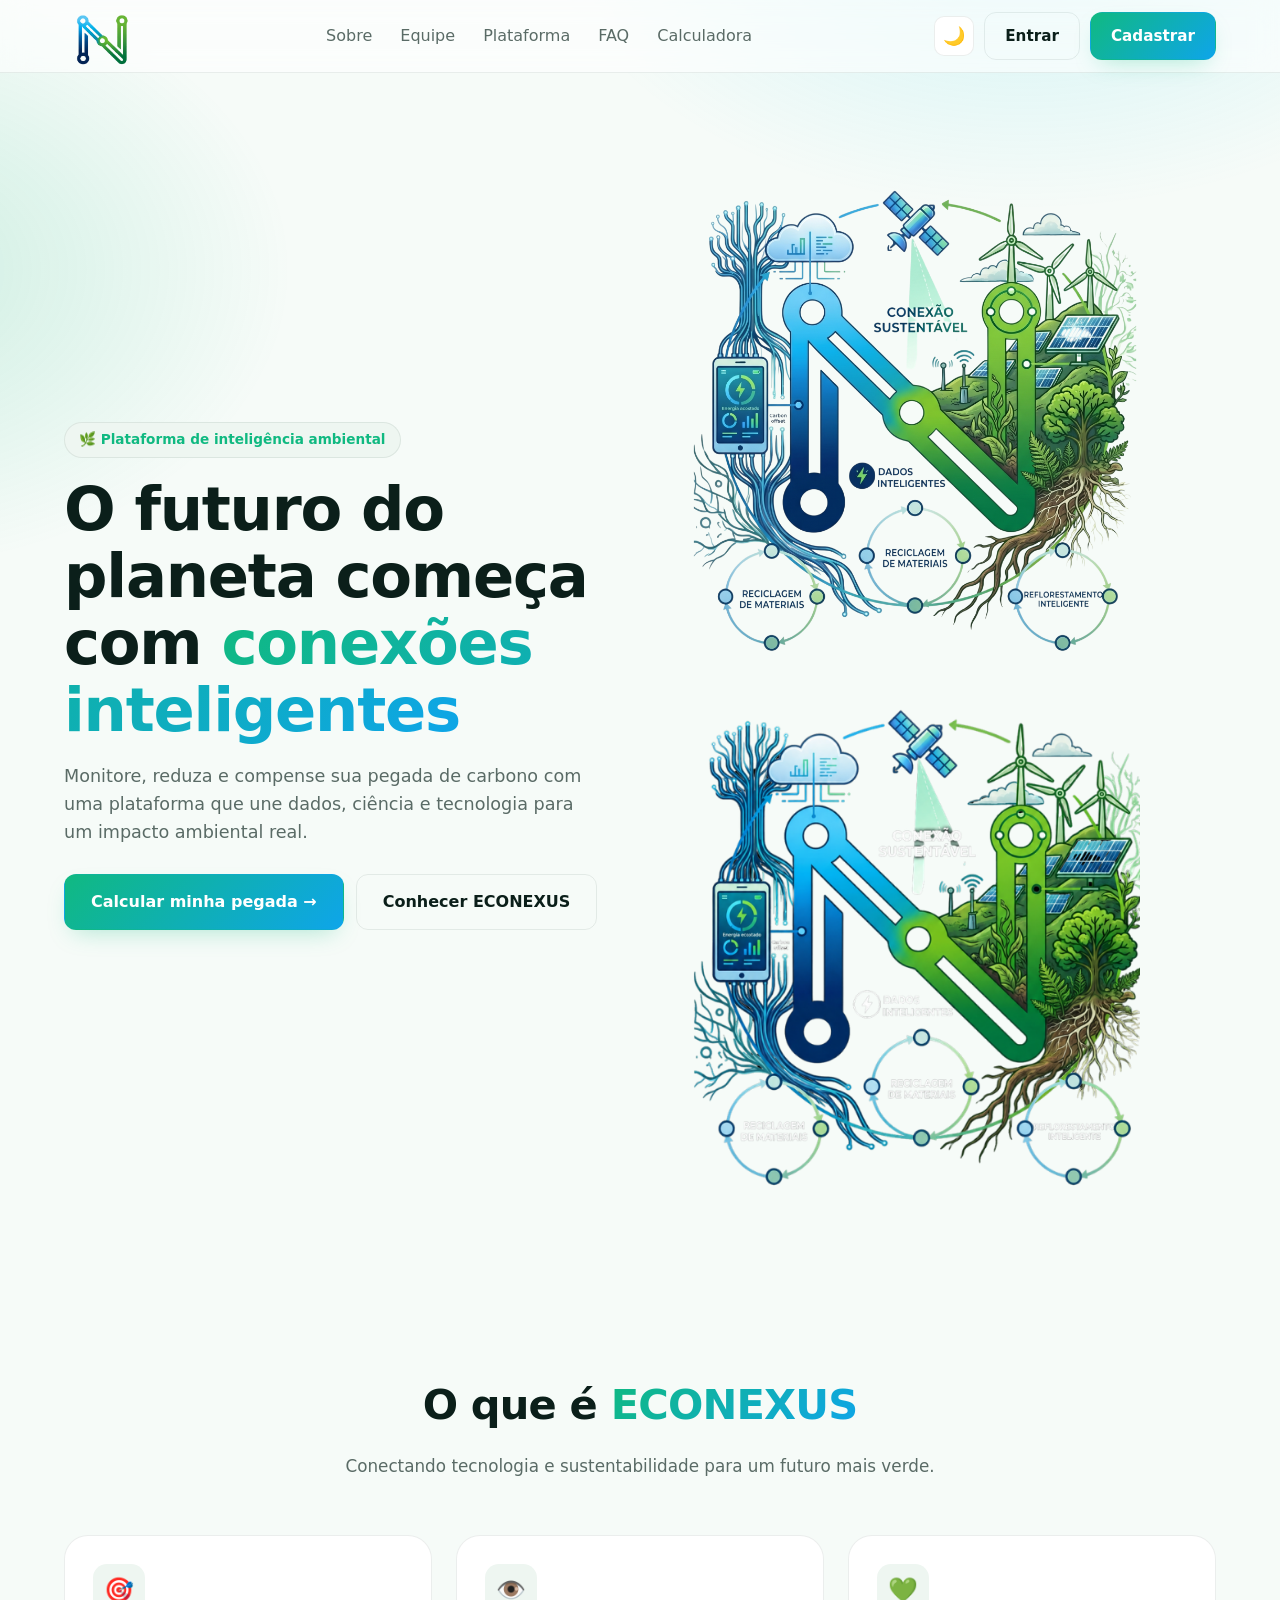
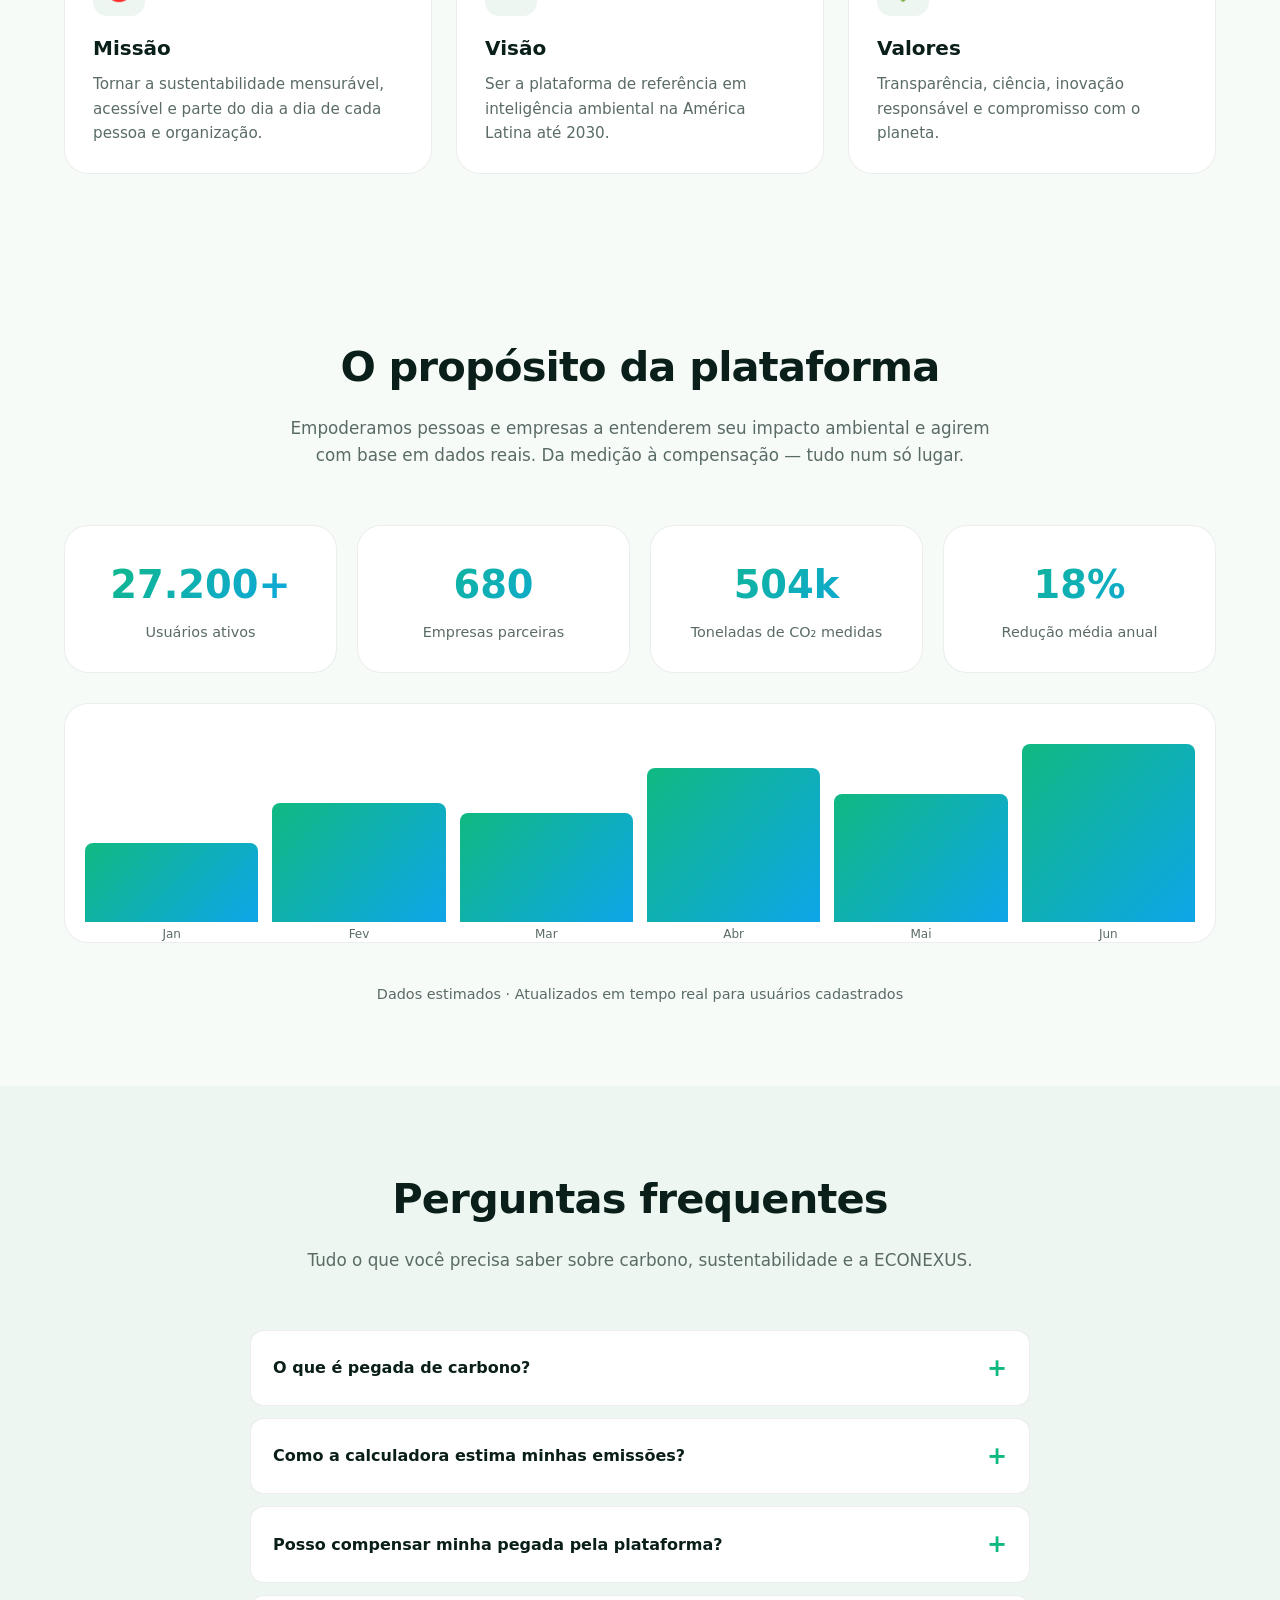
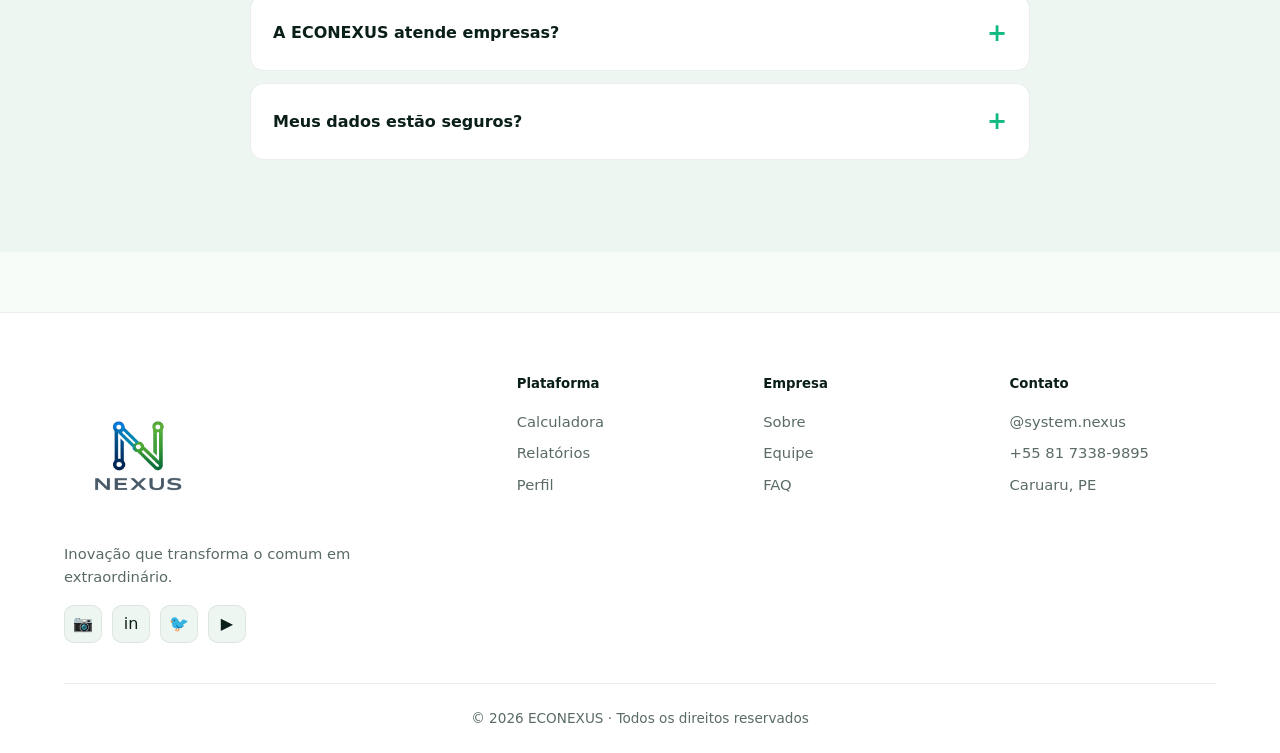
==== commit 2083ef91: "Refactor index.html structure and content" ====
--- a/index.html
+++ b/index.html
@@ -14,6 +14,7 @@
     <img src="images/N - logo 1.png" width="80px" alt="ECONEXUS" />
     <nav class="nav-links">
       <a href="#sobre">Sobre</a>
+      <a href="#equipe">Equipe</a>
       <a href="#intuito">Plataforma</a>
       <a href="#faq">FAQ</a>
       <a href="calculadora.html">Calculadora</a>
@@ -41,7 +42,8 @@
         </div>
       </div>
         <div class="reveal">
-        <img src="images/ilustracao.png" width="1900px" alt="Ilustração de tecnologia e sustentabilidade"/>
+        <img class="img-light" src="images/ilustração cor azul.png"  width="450px" alt="Econexus">
+        <img class="img-dark" src="images/ilustração cor branca.png" width="450px" alt="Econexus">
       </div>
     </div>
   </section>
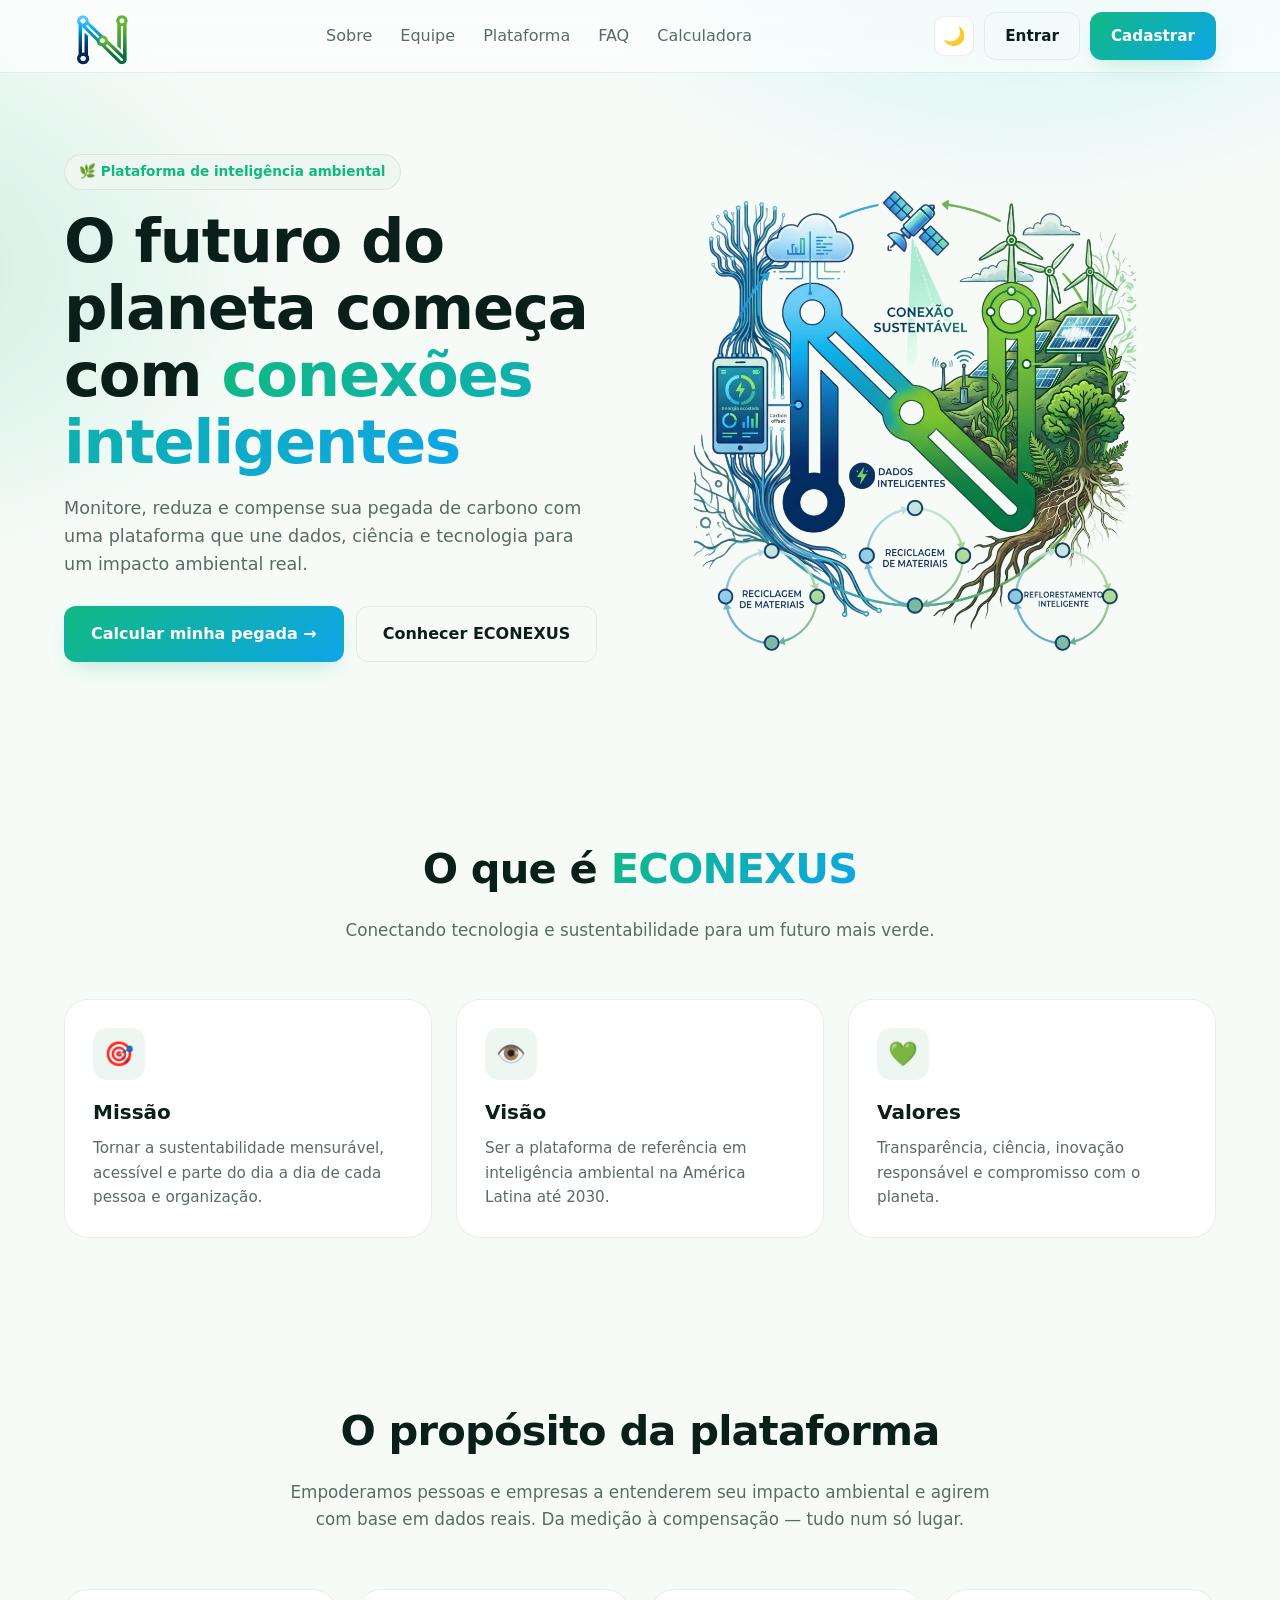
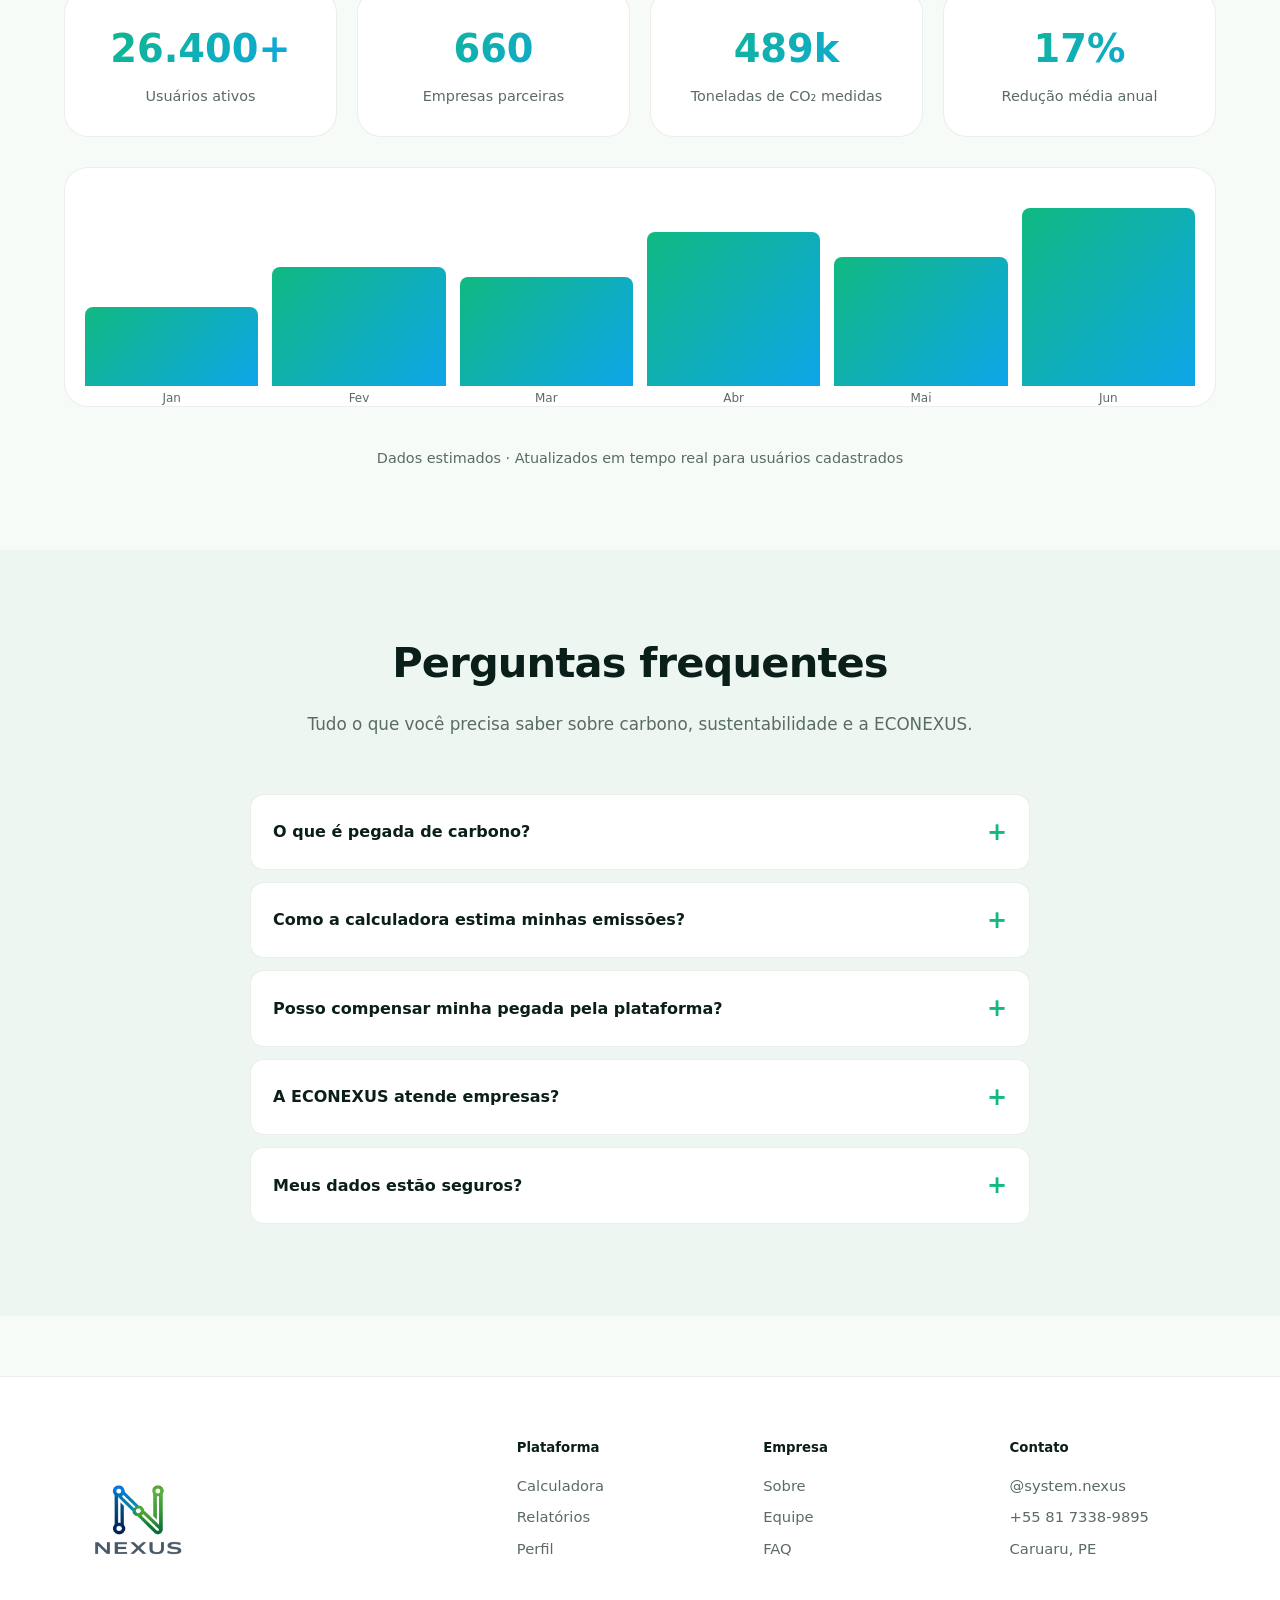
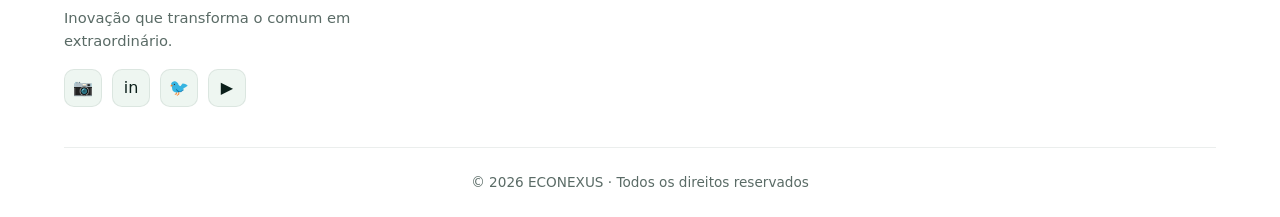
==== commit 5a2e57d4: "Fix HTML formatting and structure" ====
--- a/index.html
+++ b/index.html
@@ -42,9 +42,16 @@
         </div>
       </div>
         <div class="reveal">
-        <img class="img-light" src="images/ilustração cor azul.png"  width="450px" alt="Econexus">
-        <img class="img-dark" src="images/ilustração cor branca.png" width="450px" alt="Econexus">
-      </div>
+    <img class="img-light"
+         src="images/ilustração cor azul.png"
+         width="450"
+         alt="Econexus">
+
+    <img class="img-dark"
+         src="images/ilustração cor branca.png"
+         width="450"
+         alt="Econexus">
+</div>
     </div>
   </section>
 
--- a/css/style.css
+++ b/css/style.css
@@ -1,18 +1,63 @@
 /* ECONEXOS — Design System */
 :root{
-  --bg:#f6fbf8;--surface:#ffffff;--surface-2:#eef6f1;--text:#0b1f1a;--muted:#5a6b66;
-  --primary:#10b981;--primary-2:#059669;--accent:#0ea5e9;--accent-2:#2563eb;
-  --border:rgba(10,40,30,.08);--shadow:0 10px 30px -12px rgba(6,80,50,.18);
-  --glass:rgba(255,255,255,.6);--ring:rgba(16,185,129,.35);
+  --bg:#f6fbf8;
+  --surface:#ffffff;
+  --surface-2:#eef6f1;
+  --text:#0b1f1a;
+  --muted:#5a6b66;
+  --primary:#10b981;
+  --primary-2:#059669;
+  --accent:#0ea5e9;
+  --accent-2:#2563eb;
+  --border:rgba(10,40,30,.08);
+  --shadow:0 10px 30px -12px rgba(6,80,50,.18);
+  --glass:rgba(255,255,255,.6);
+  --ring:rgba(16,185,129,.35);
   --grad:linear-gradient(135deg,#10b981 0%,#0ea5e9 100%);
-  --radius:16px;--radius-lg:24px;
-}
+  --radius:16px;
+  --radius-lg:24px;
+}
+
 [data-theme="dark"]{
-  --bg:#05080a;--surface:#0b1418;--surface-2:#0f1c22;--text:#e6fff7;--muted:#8aa39c;
-  --primary:#22e39a;--primary-2:#10b981;--accent:#22d3ee;--accent-2:#3b82f6;
-  --border:rgba(120,255,200,.12);--shadow:0 0 40px rgba(34,227,154,.15);
-  --glass:rgba(15,28,34,.55);--ring:rgba(34,227,154,.4);
+  --bg:#05080a;
+  --surface:#0b1418;
+  --surface-2:#0f1c22;
+  --text:#e6fff7;
+  --muted:#8aa39c;
+  --primary:#22e39a;
+  --primary-2:#10b981;
+  --accent:#22d3ee;
+  --accent-2:#3b82f6;
+  --border:rgba(120,255,200,.12);
+  --shadow:0 0 40px rgba(34,227,154,.15);
+  --glass:rgba(15,28,34,.55);
+  --ring:rgba(34,227,154,.4);
   --grad:linear-gradient(135deg,#22e39a 0%,#22d3ee 100%);
+}
+
+/* ========================= */
+/* IMAGENS POR TEMA */
+/* ========================= */
+
+.img-light,
+.img-dark{
+  max-width:100%;
+}
+
+[data-theme="light"] .img-light{
+  display:block;
+}
+
+[data-theme="light"] .img-dark{
+  display:none;
+}
+
+[data-theme="dark"] .img-light{
+  display:none;
+}
+
+[data-theme="dark"] .img-dark{
+  display:block;
 }
 *{box-sizing:border-box;margin:0;padding:0}
 html{scroll-behavior:smooth}
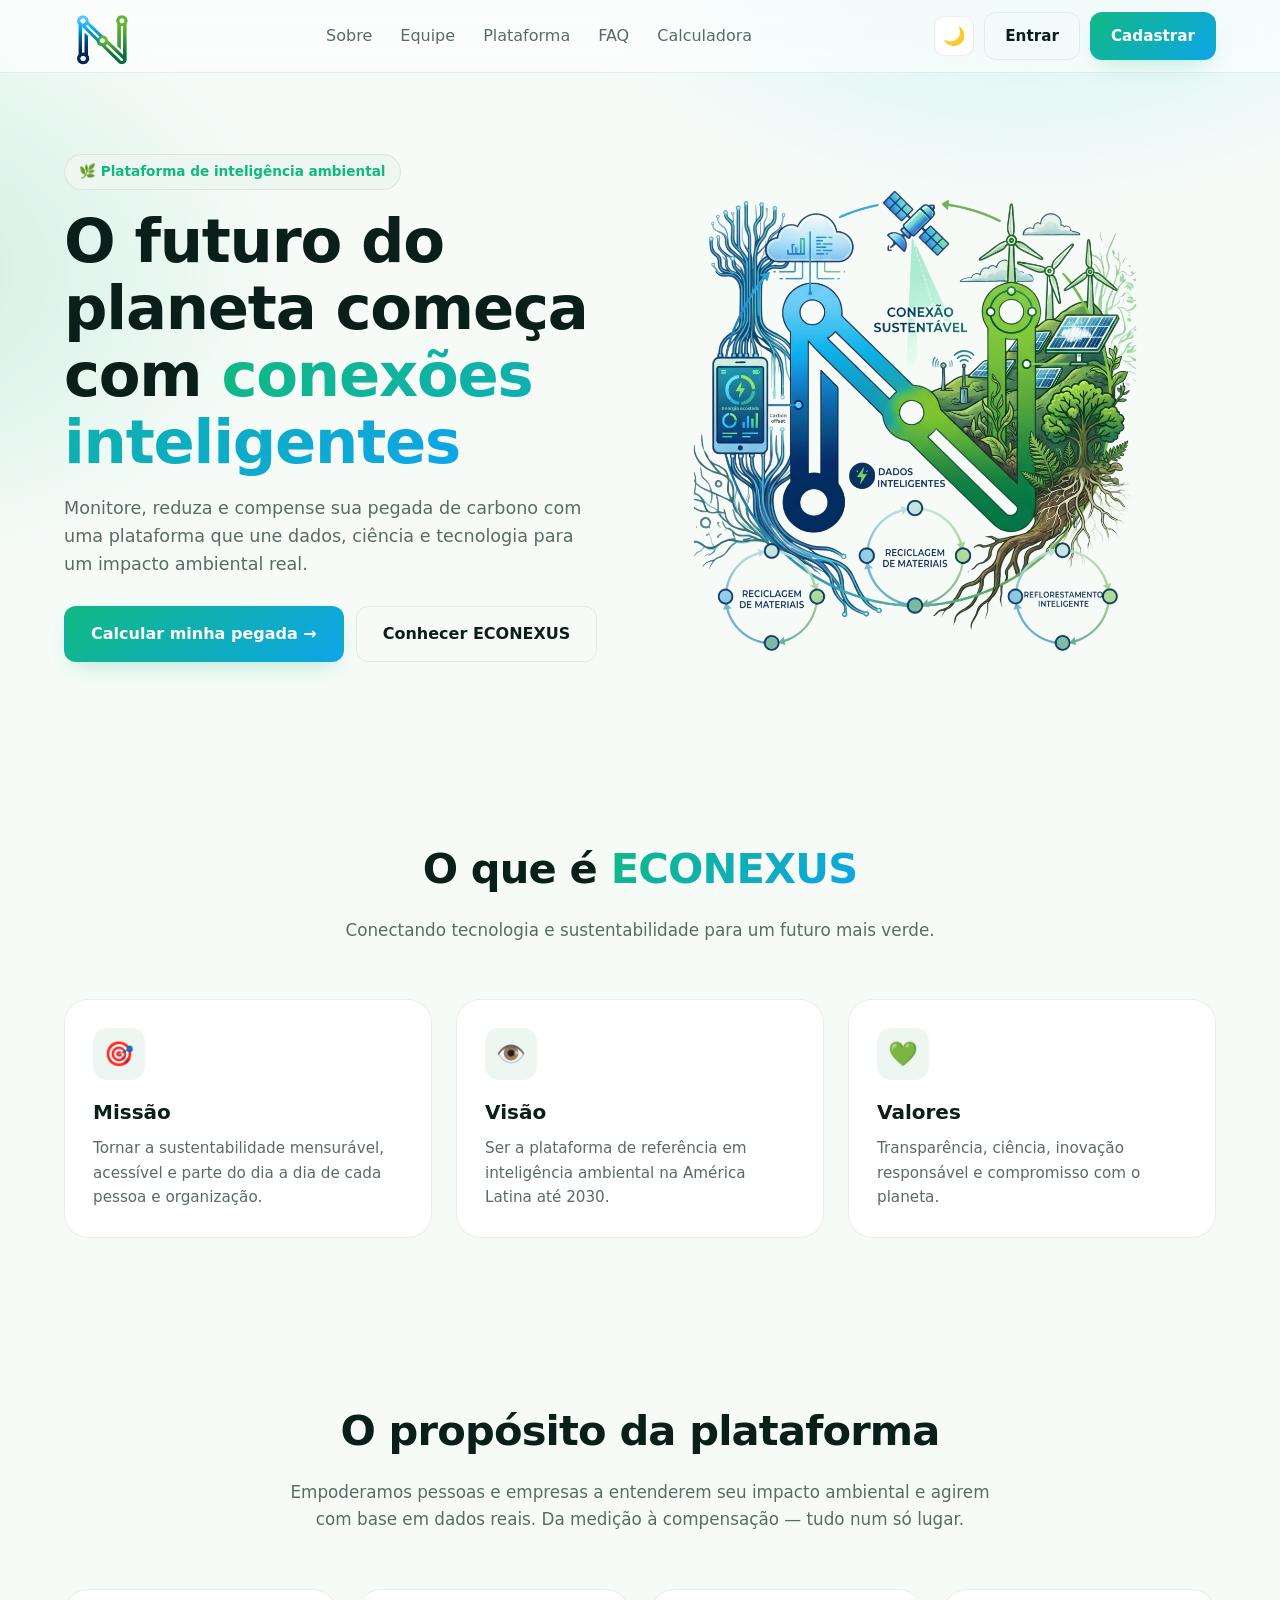
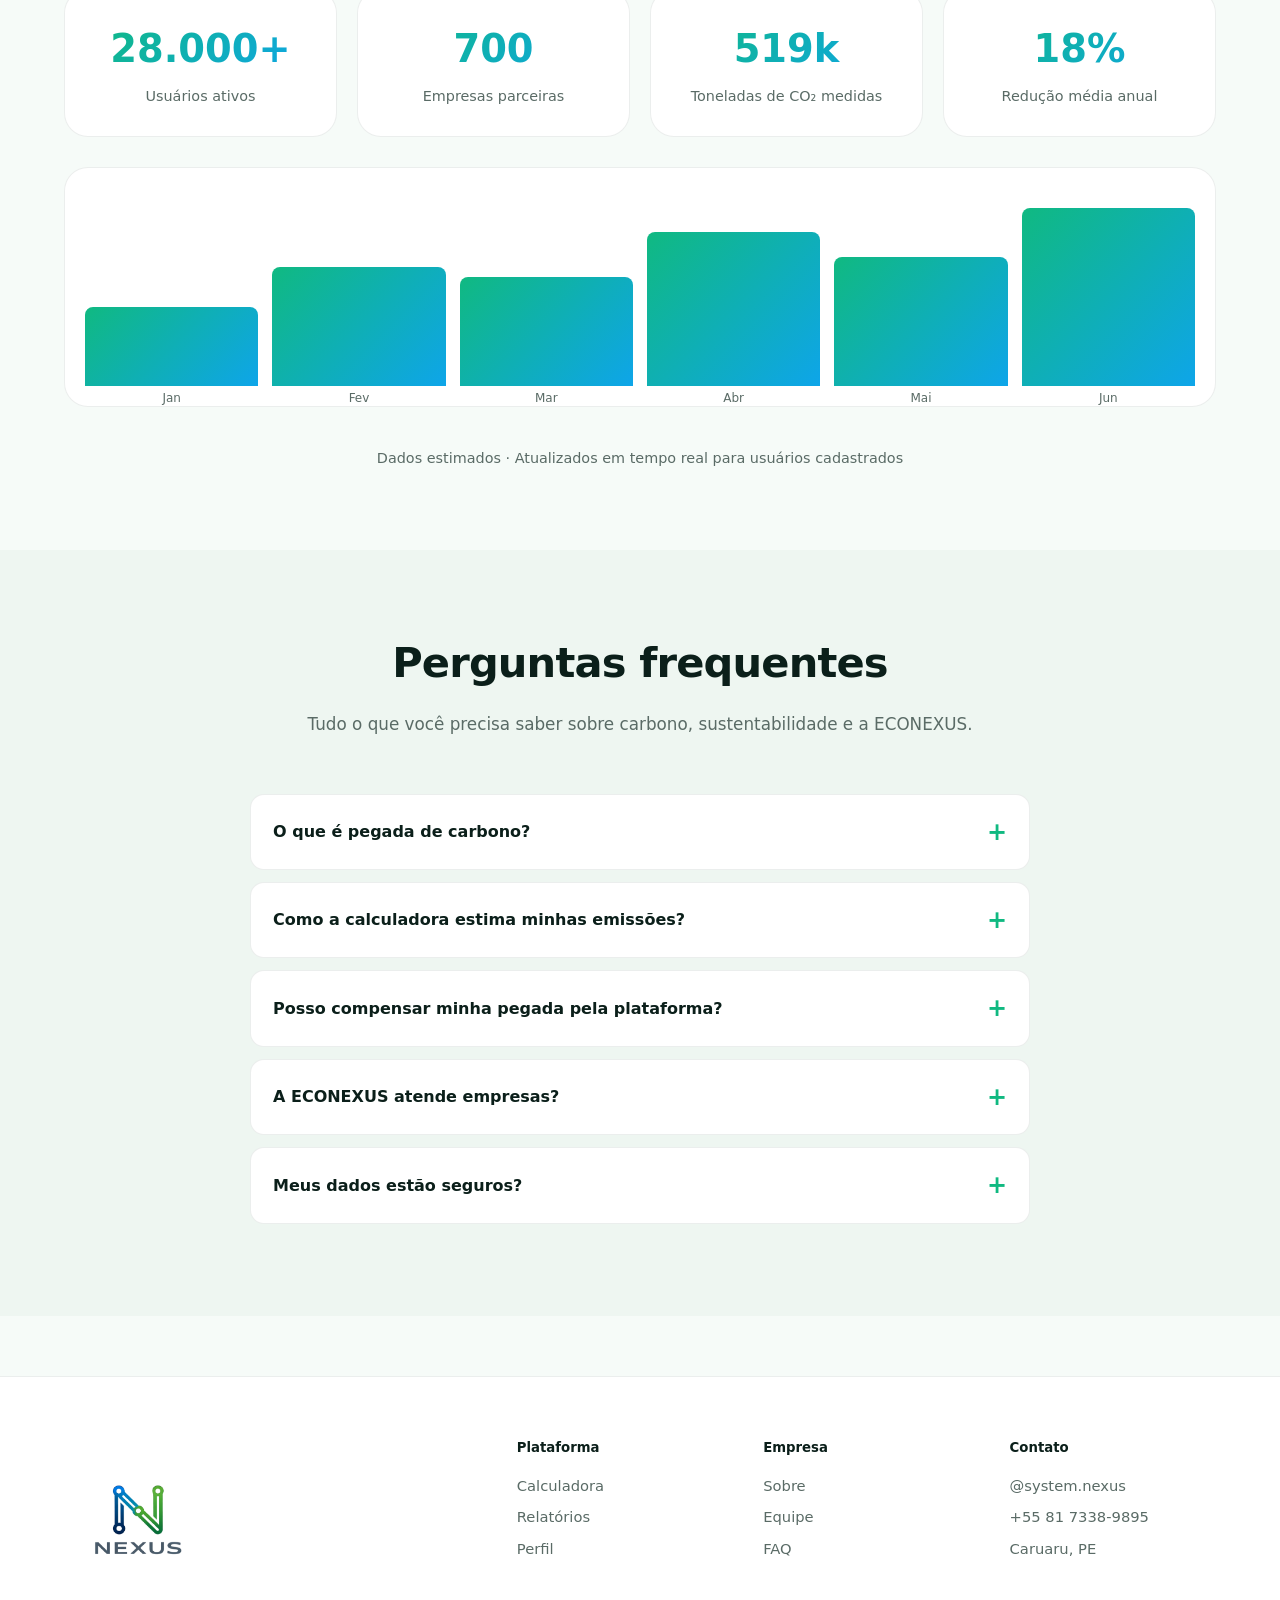
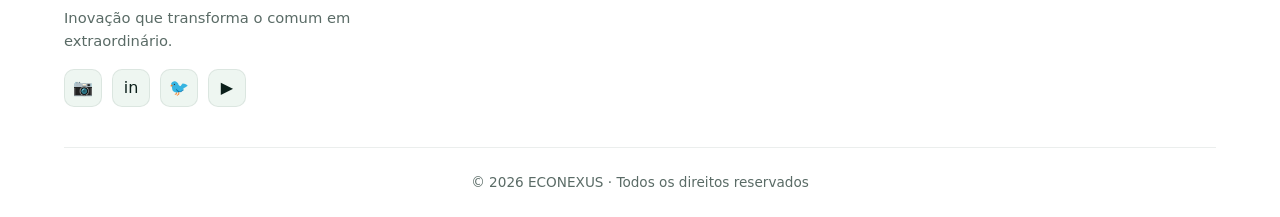
==== commit e39e44d5: "Add data-theme attribute for light mode support Updated HTML structure to include data-theme attribu" ====
--- a/index.html
+++ b/index.html
@@ -1,5 +1,5 @@
 <!DOCTYPE html>
-<html lang="pt-BR">
+<html lang="pt-BR" data-theme="light">
 <head>
 <link rel="icon" type="image/x-icon" href="images/N - logo 1.png" />
 <meta charset="UTF-8" />
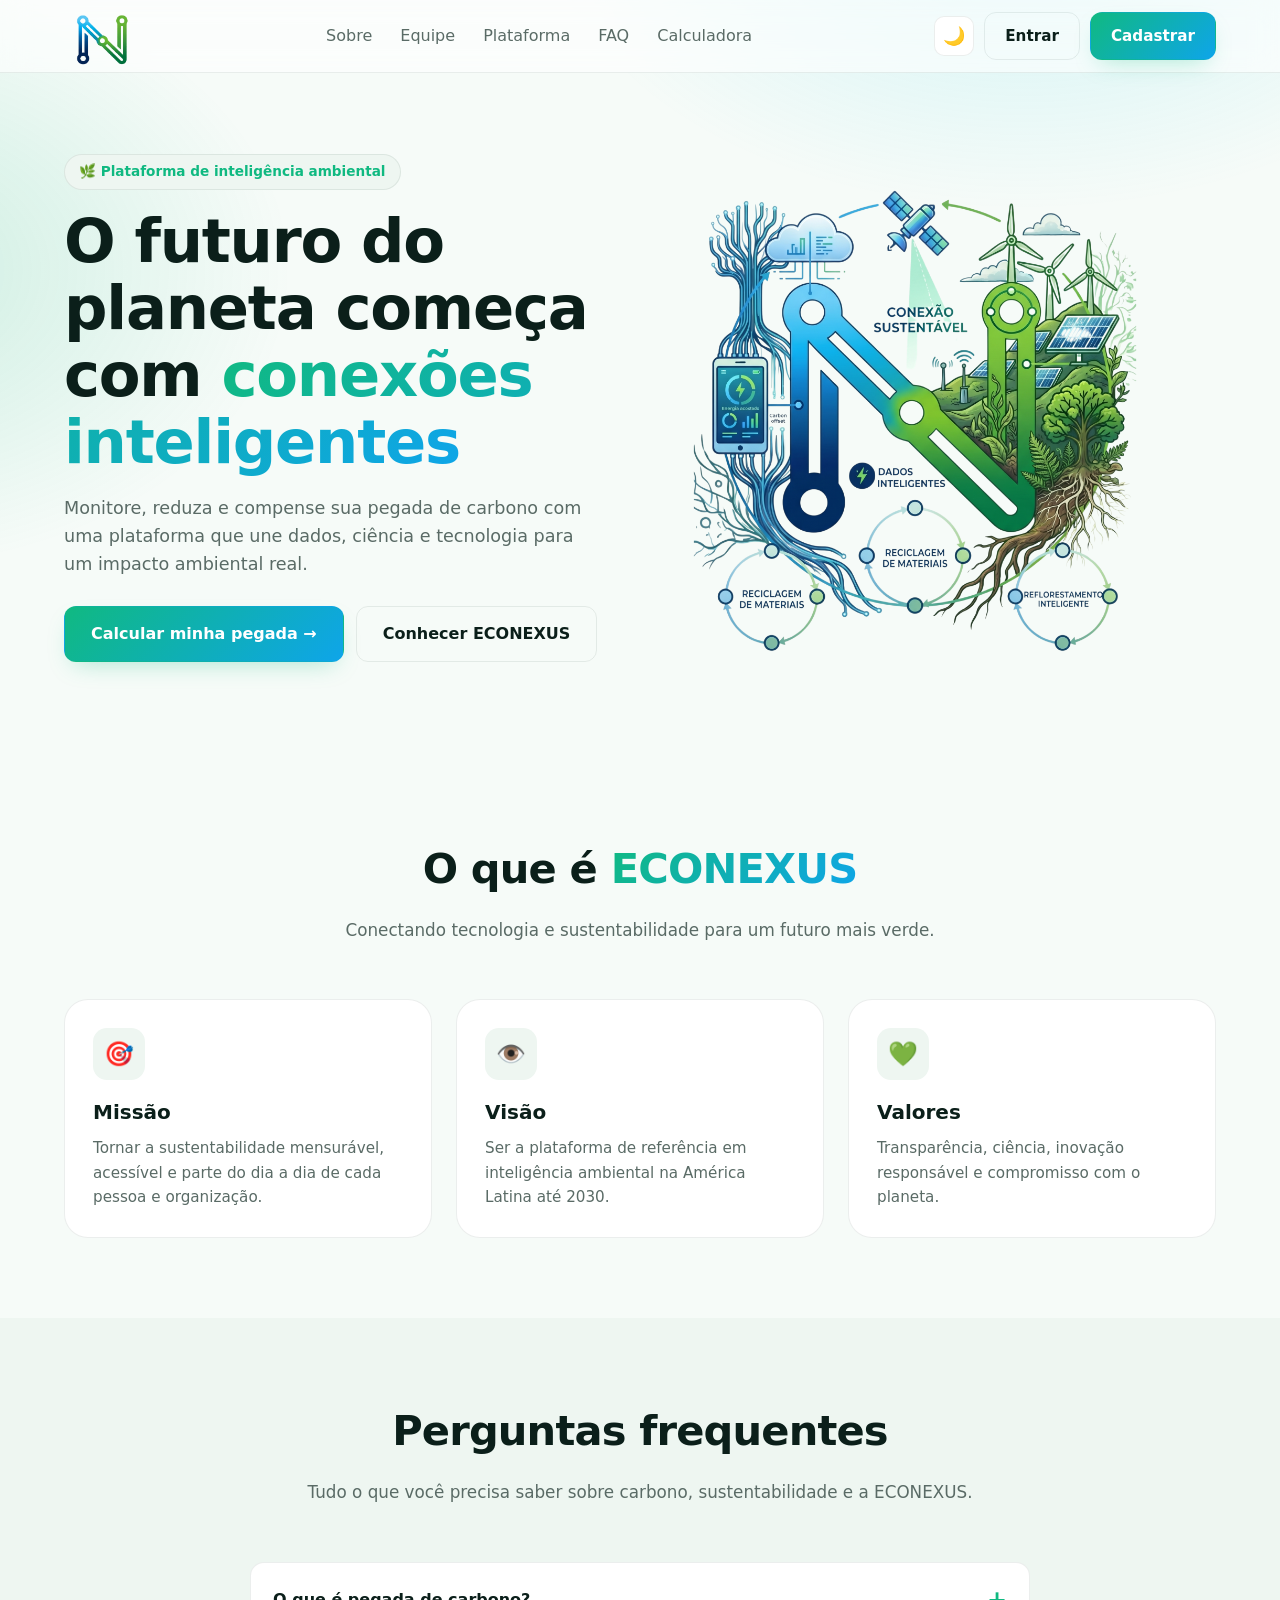
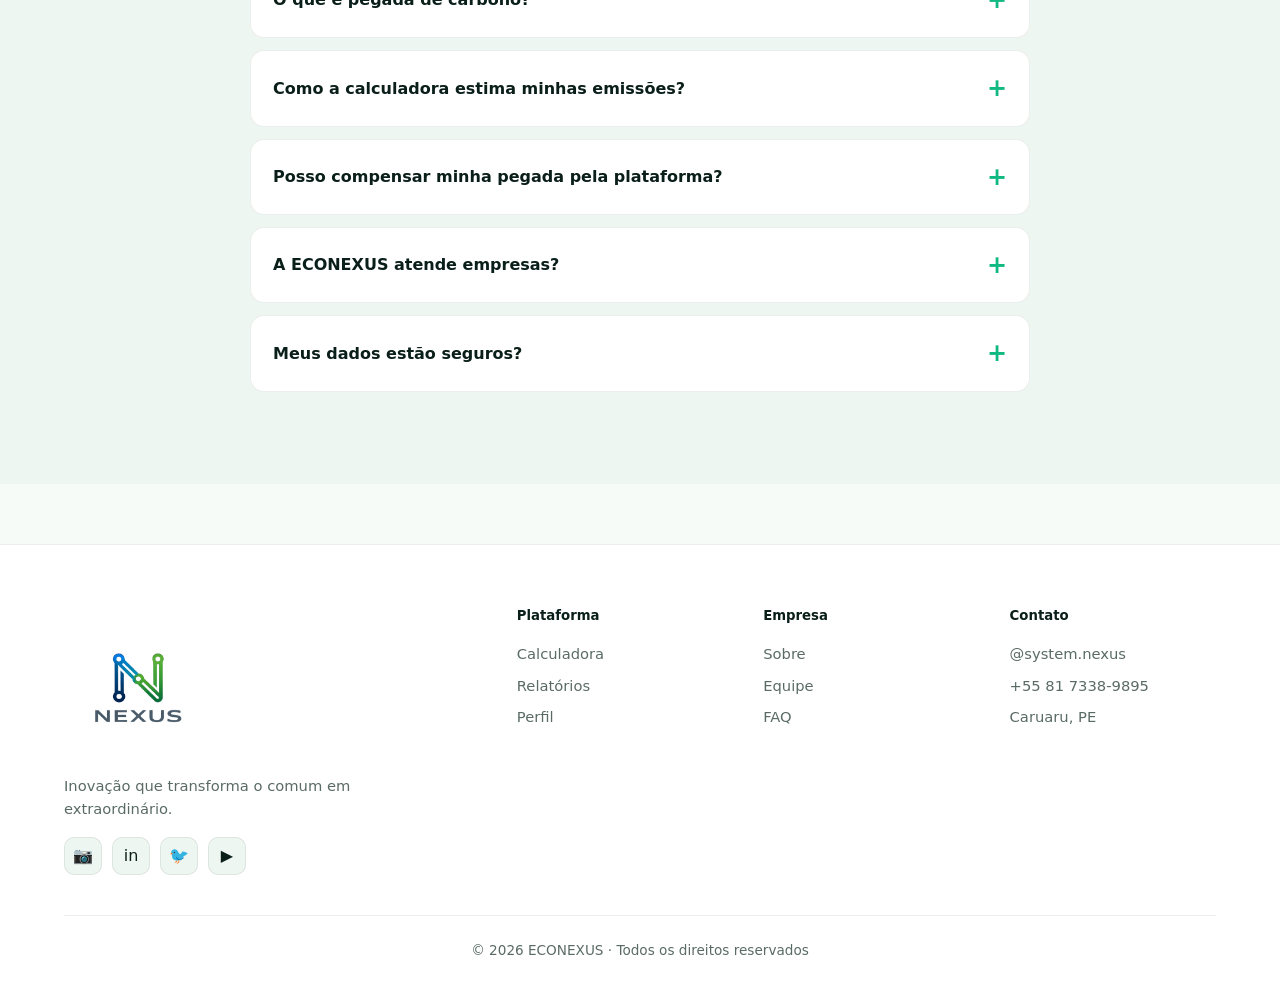
==== commit cbb23242: "Restore index.html to previous version" ====
--- a/index.html
+++ b/index.html
@@ -70,31 +70,6 @@
     </div>
   </section>
 
-  <!-- INTUITO + STATS -->
-  <section id="intuito">
-    <div class="container">
-      <div class="section-head reveal">
-        <h2>O propósito da plataforma</h2>
-        <p>Empoderamos pessoas e empresas a entenderem seu impacto ambiental e agirem com base em dados reais. Da medição à compensação — tudo num só lugar.</p>
-      </div>
-      <div class="stats">
-        <div class="stat reveal"><div class="stat-num"><span data-count="48000">0</span>+</div><div class="stat-label">Usuários ativos</div></div>
-        <div class="stat reveal"><div class="stat-num"><span data-count="1200">0</span></div><div class="stat-label">Empresas parceiras</div></div>
-        <div class="stat reveal"><div class="stat-num"><span data-count="890">0</span>k</div><div class="stat-label">Toneladas de CO₂ medidas</div></div>
-        <div class="stat reveal"><div class="stat-num"><span data-count="32">0</span>%</div><div class="stat-label">Redução média anual</div></div>
-      </div>
-      <div class="chart reveal" aria-label="Emissões mensais">
-        <div class="bar" data-h="40" style="height:0"><span>Jan</span></div>
-        <div class="bar" data-h="60" style="height:0"><span>Fev</span></div>
-        <div class="bar" data-h="55" style="height:0"><span>Mar</span></div>
-        <div class="bar" data-h="78" style="height:0"><span>Abr</span></div>
-        <div class="bar" data-h="65" style="height:0"><span>Mai</span></div>
-        <div class="bar" data-h="90" style="height:0"><span>Jun</span></div>
-      </div>
-      <p style="text-align:center;color:var(--muted);margin-top:40px;font-size:.9rem">Dados estimados · Atualizados em tempo real para usuários cadastrados</p>
-    </div>
-  </section>
-
   <!-- FAQ -->
   <section id="faq" style="background:var(--surface-2)">
     <div class="container">
--- a/css/style.css
+++ b/css/style.css
@@ -299,6 +299,27 @@
 .reveal{opacity:0;transform:translateY(24px);transition:opacity .8s,transform .8s}
 .reveal.in{opacity:1;transform:none}
 
+/* =========================
+   IMAGENS POR TEMA
+   ========================= */
+
+.img-light,
+.img-dark{
+    display:none !important;
+    max-width:100%;
+}
+
+html[data-theme="light"] .img-light{
+    display:block !important;
+}
+
+html[data-theme="dark"] .img-dark{
+    display:block !important;
+}
+
+/* Mobile */
+@media(max-width:880px){
+
 /* Mobile */
 @media(max-width:880px){
   .nav-links{
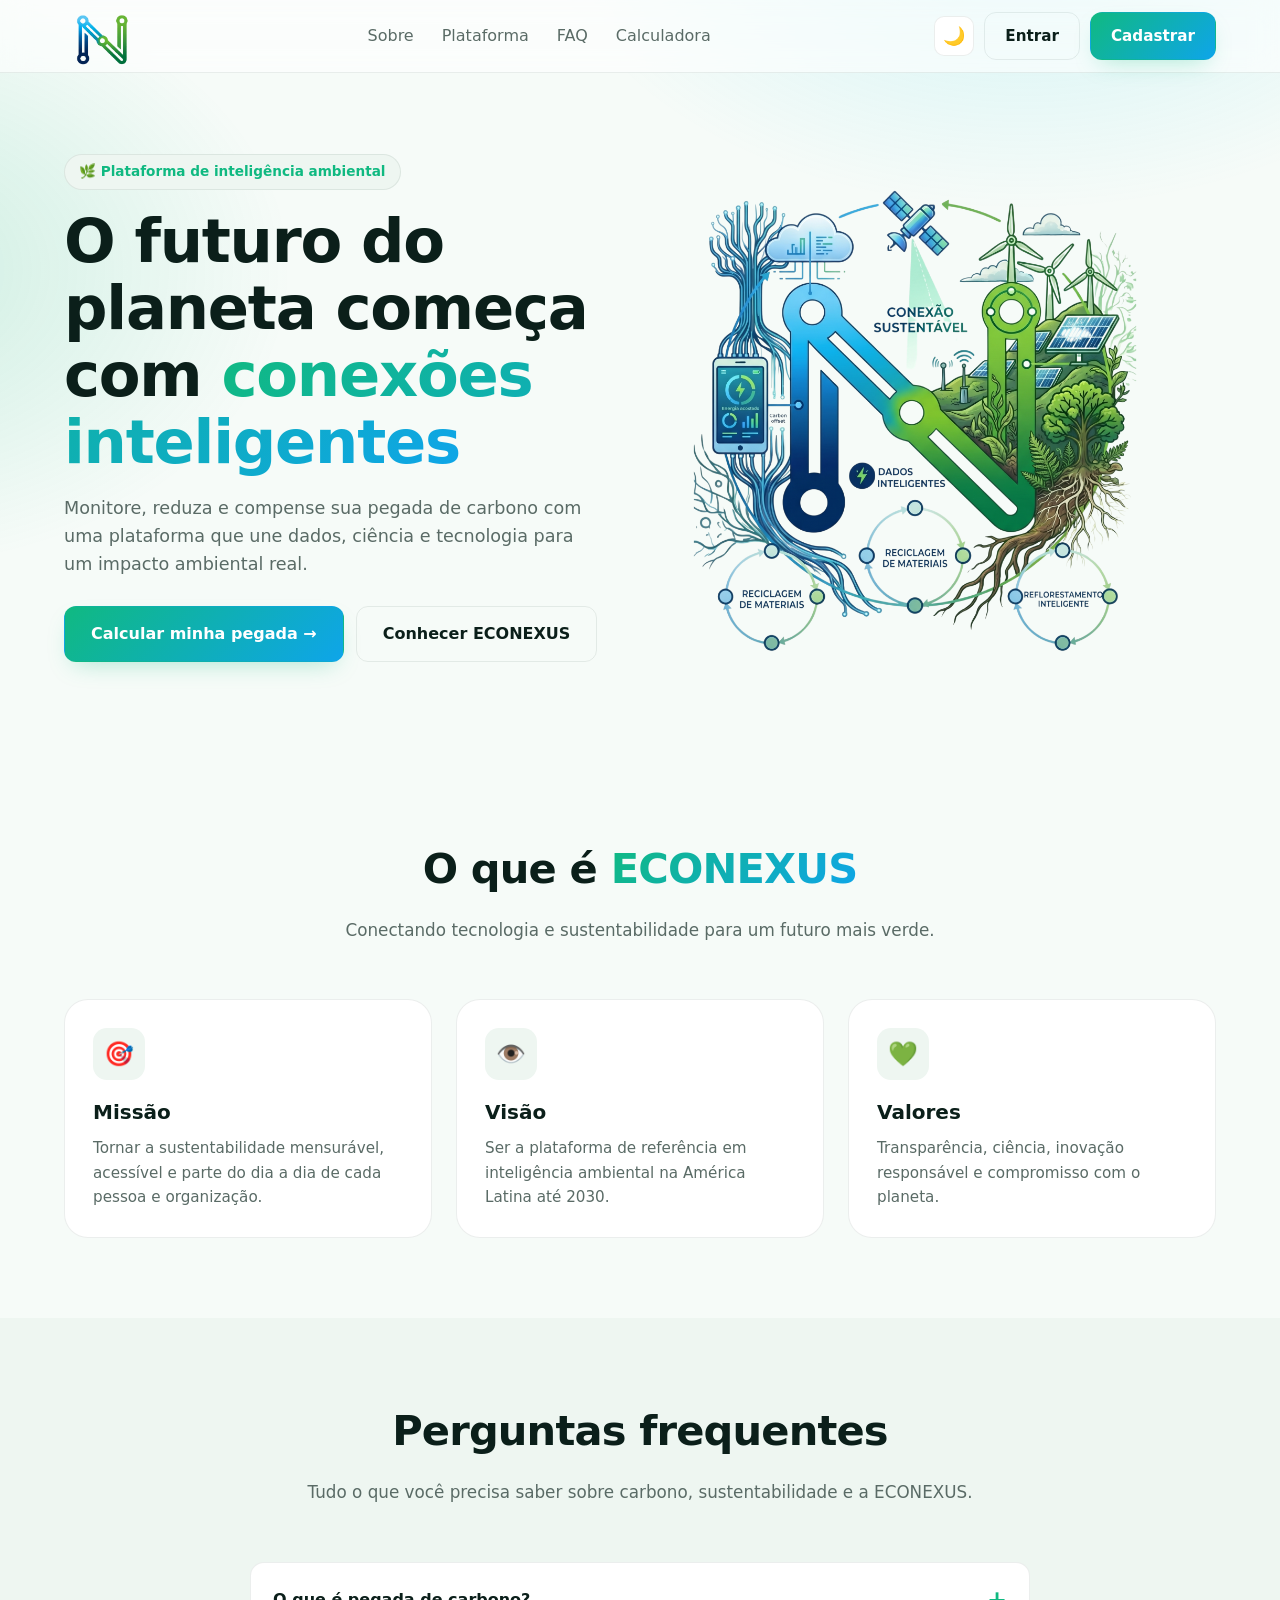
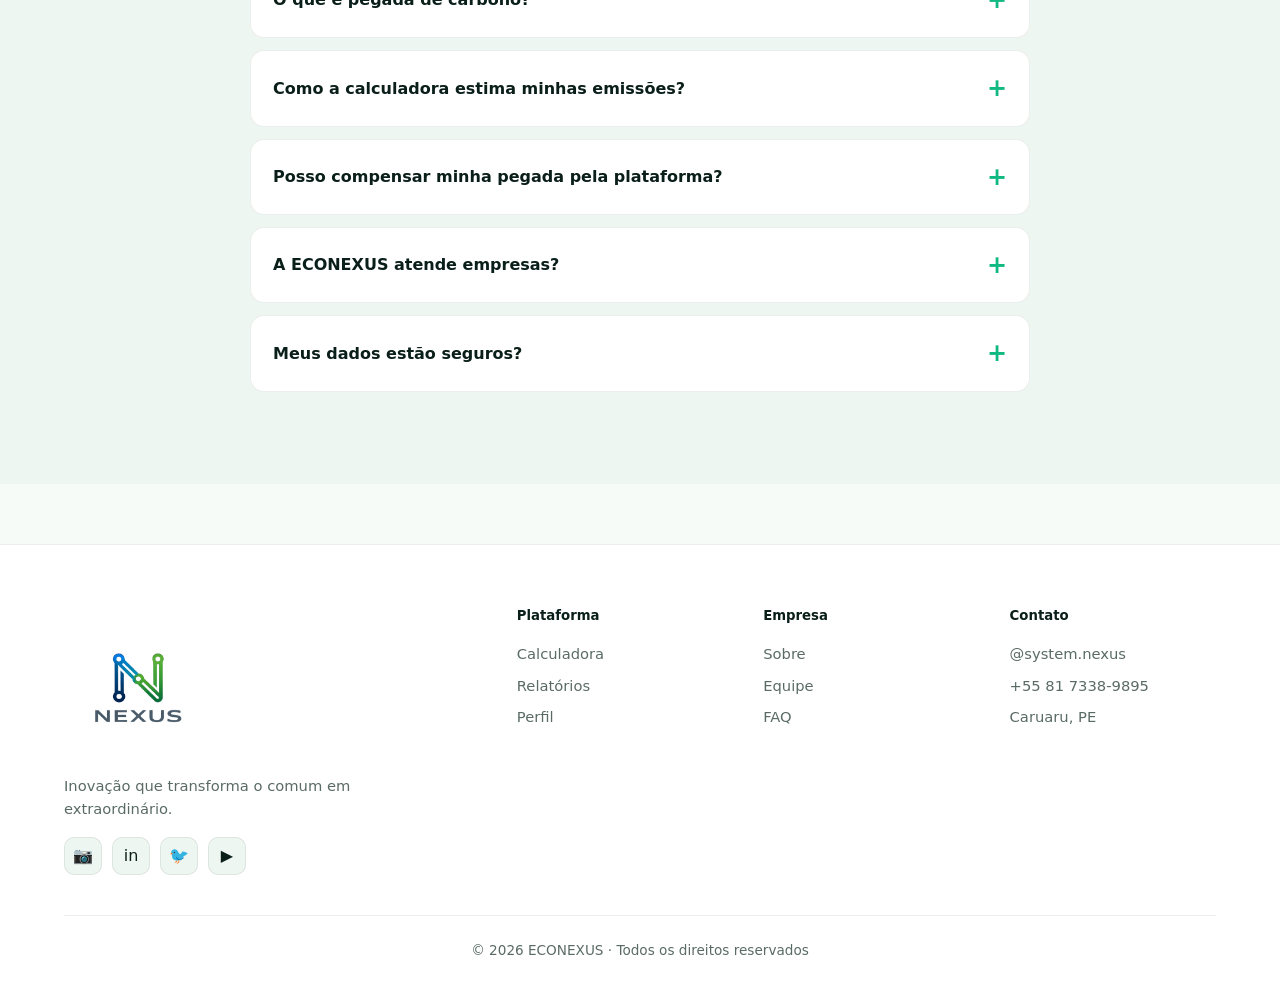
==== commit b91bcc74: "Fix HTML encoding issues in index.html" ====
--- a/index.html
+++ b/index.html
@@ -14,7 +14,6 @@
     <img src="images/N - logo 1.png" width="80px" alt="ECONEXUS" />
     <nav class="nav-links">
       <a href="#sobre">Sobre</a>
-      <a href="#equipe">Equipe</a>
       <a href="#intuito">Plataforma</a>
       <a href="#faq">FAQ</a>
       <a href="calculadora.html">Calculadora</a>
